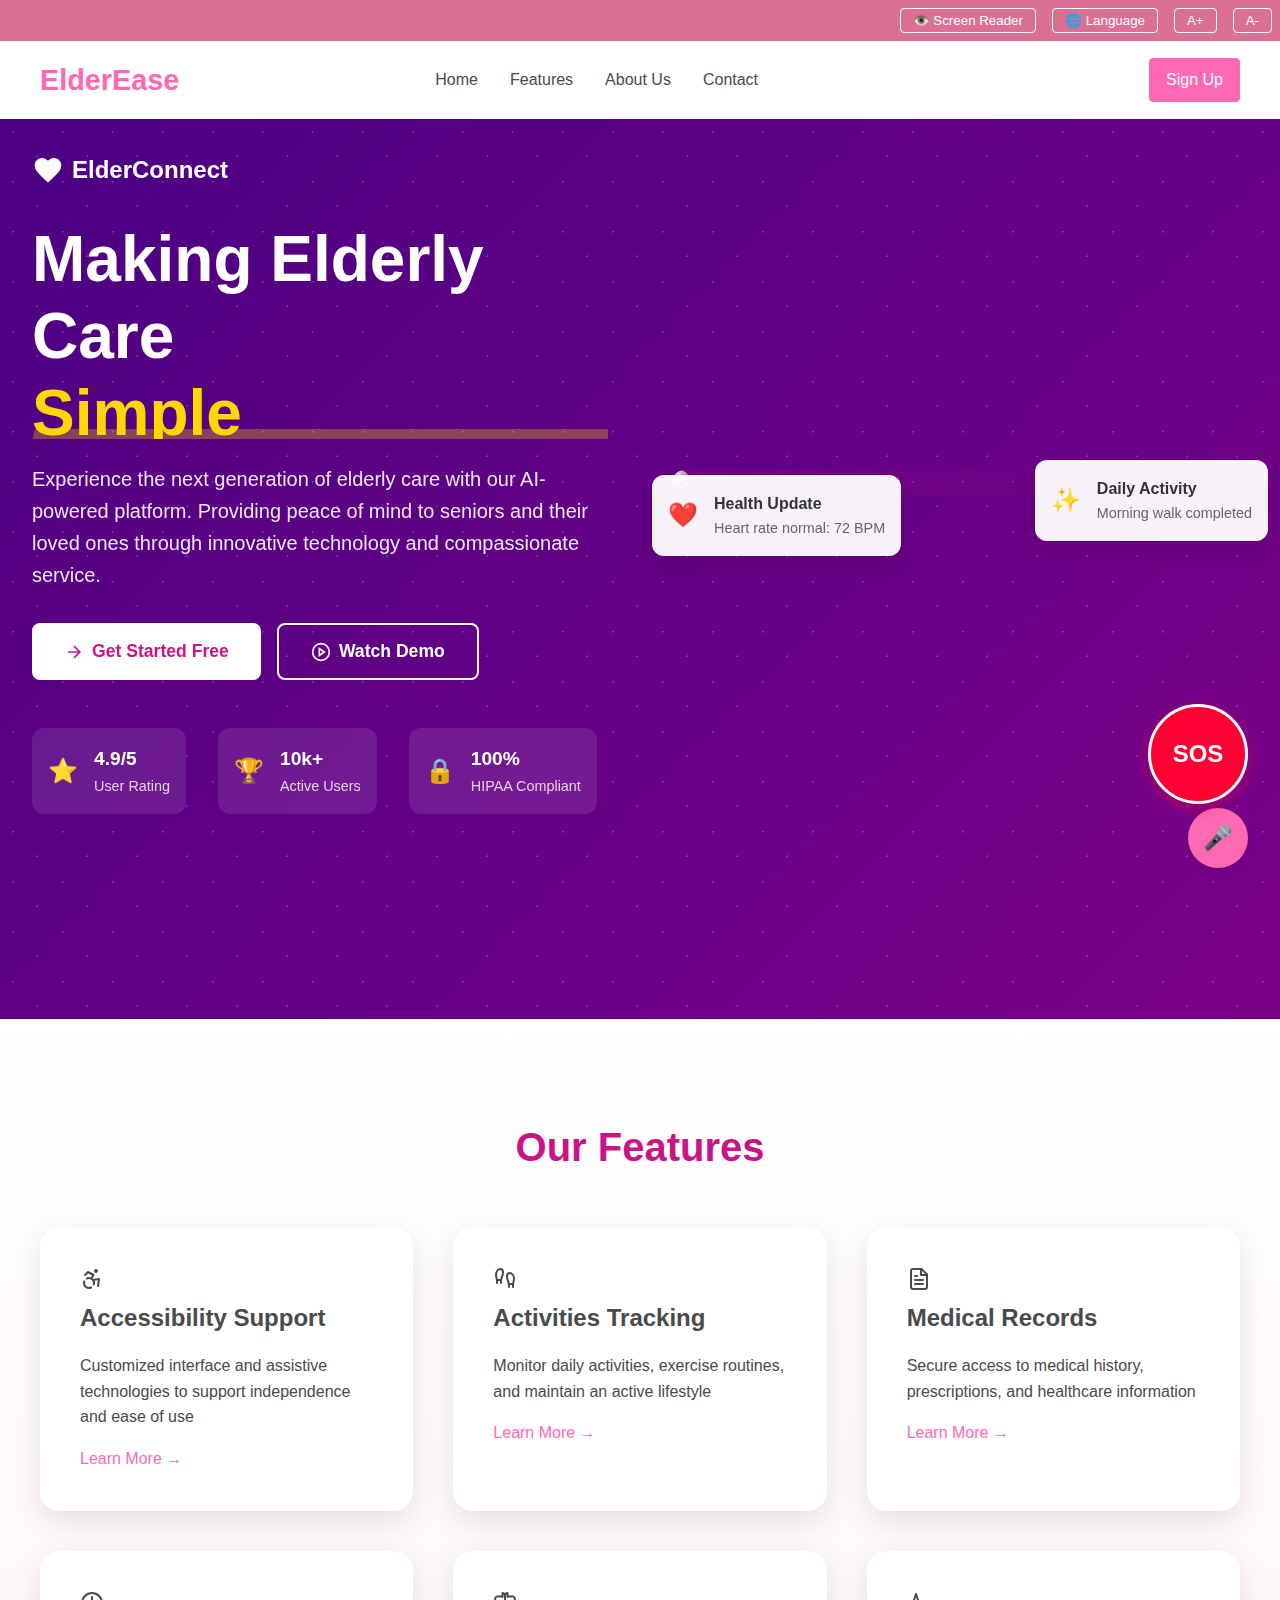
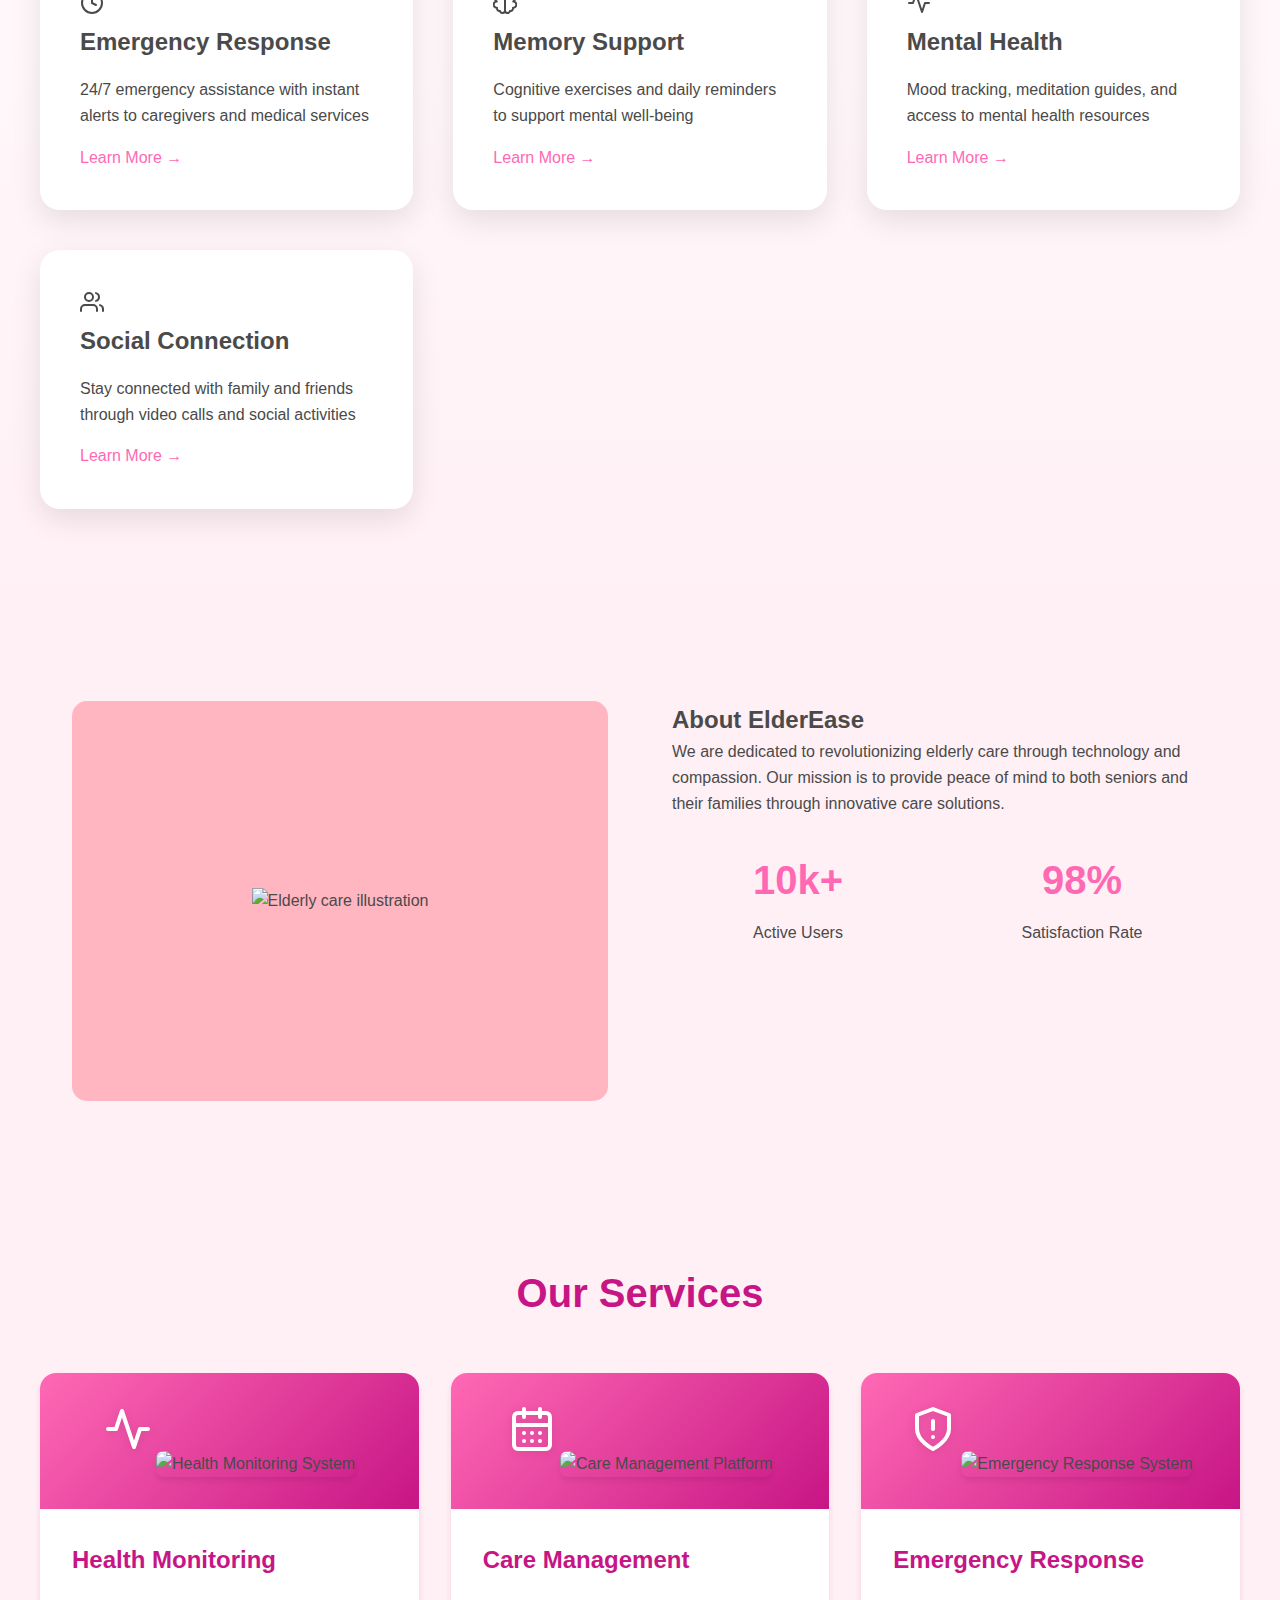
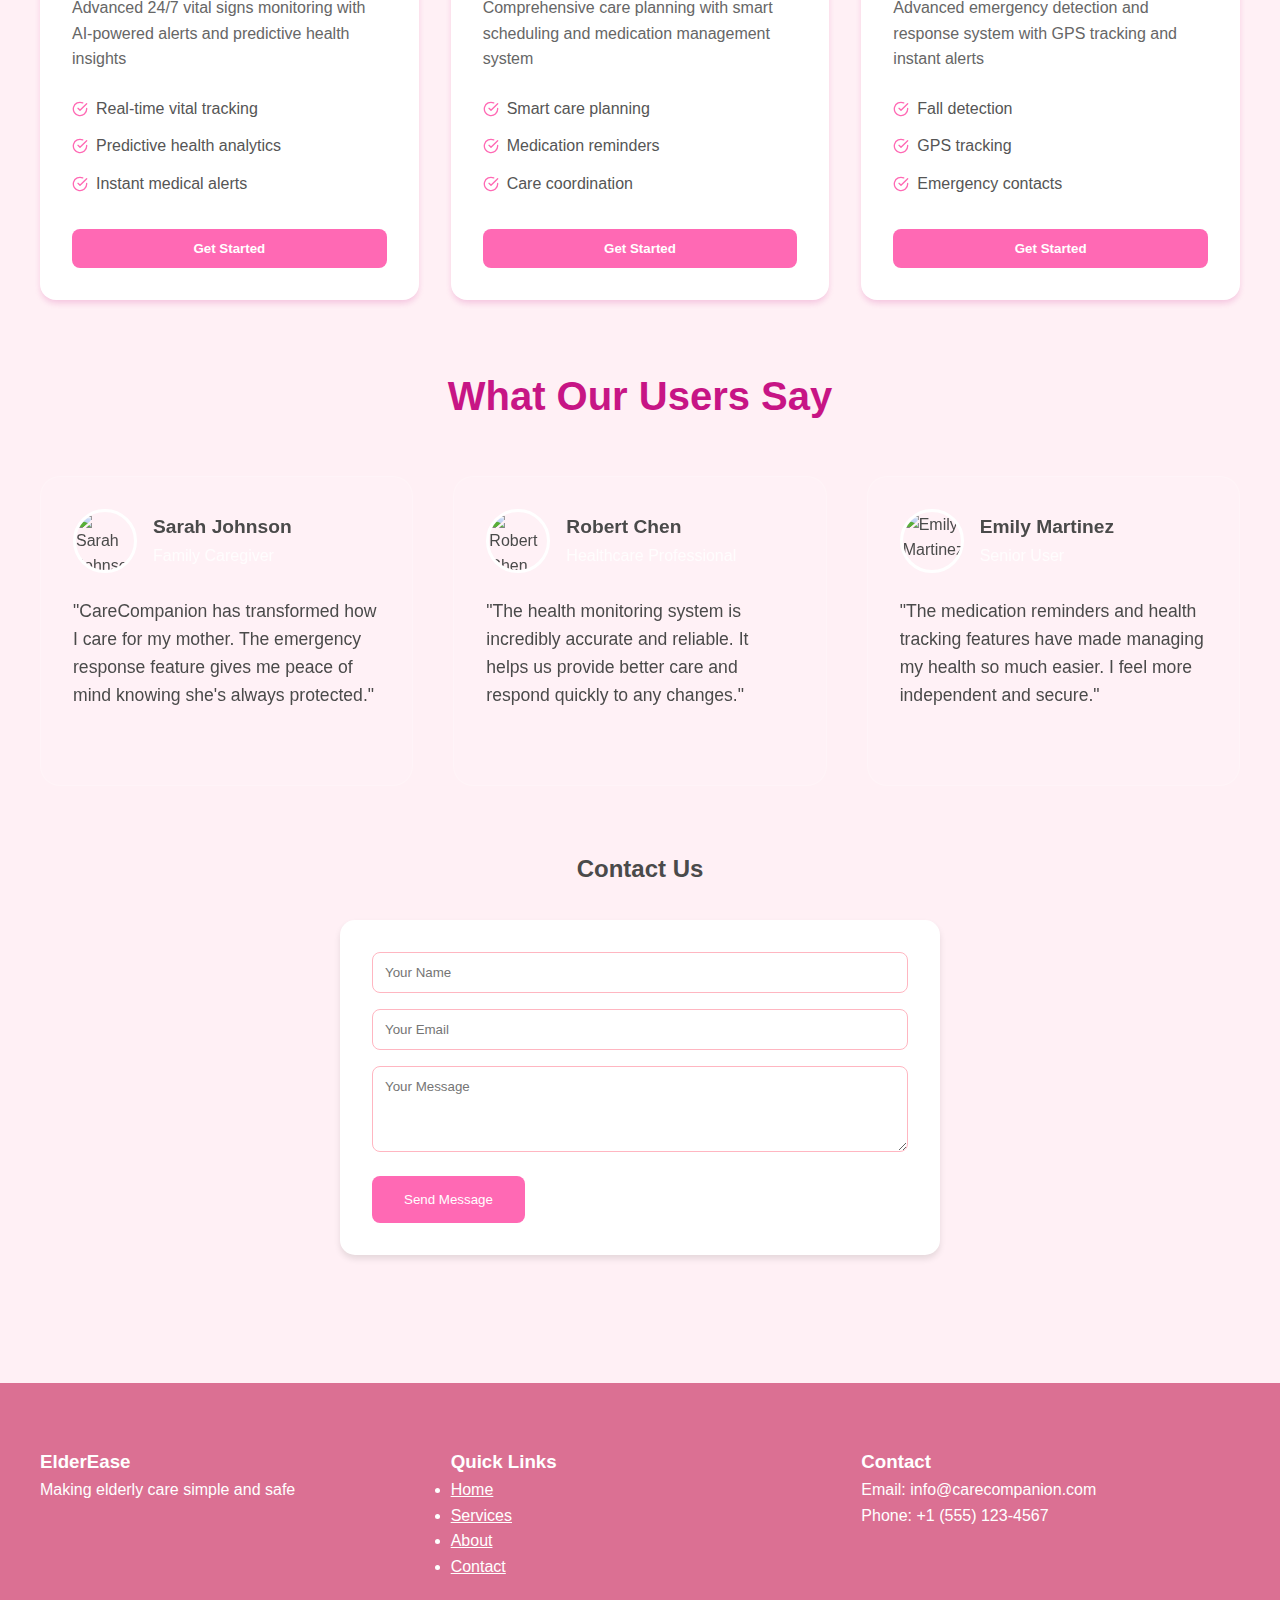
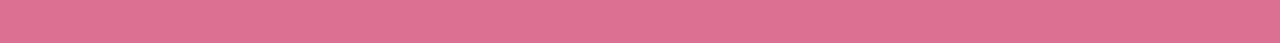
==== frontend/index.html @ 4b6abaed "ElderEase added" ====
<!doctype html>
<html lang="en">
  <head>
    <meta charset="UTF-8" />
    <link rel="icon" type="image/png" href="./images/nursing-home.png">

    <meta name="viewport" content="width=device-width, initial-scale=1.0" />
    
    <title>ElderEase</title>
    <link rel="stylesheet" href="style.css" />
  </head>
  <body>
    <div class="accessibility-bar">
      <button class="accessibility-btn" onclick="toggleScreenReader()">
        👁️ Screen Reader
      </button>
      <button class="accessibility-btn" onclick="toggleLanguage()">
        🌐 Language
      </button>
      <button class="accessibility-btn" onclick="adjustFontSize(1)">A+</button>
      <button class="accessibility-btn" onclick="adjustFontSize(-1)">A-</button>
    </div>

    <nav class="navbar">
      <div class="nav-content">
        <a href="#" class="logo">ElderEase</a>
        <div class="nav-links">
          <a href="#" class="nav-link">Home</a>
          <a href="#" class="nav-link">Features</a>
          <a href="#" class="nav-link">About Us</a>
          <a href="#" class="nav-link">Contact</a>
        </div>
        <div class="auth-buttons" id="authButtons">
          <a href="auth.html" class="auth-btn sign-up" id="signUpBtn">Sign Up</a>
      </div>
      
      <div class="profile-section" id="profileSection">
          <div class="profile-icon" onclick="toggleProfileDropdown()">
              <div id="greetingText"></div>
              <svg xmlns="http://www.w3.org/2000/svg" width="20" height="20" viewBox="0 0 24 24" fill="none" 
                   stroke="#FF69B4" stroke-width="2" stroke-linecap="round" stroke-linejoin="round" 
                   class="profile-user-icon">
                  <path d="M20 21v-2a4 4 0 0 0-4-4H8a4 4 0 0 0-4 4v2"></path>
                  <circle cx="12" cy="7" r="4"></circle>
              </svg> 
          </div>
          <div class="profile-dropdown" id="profileDropdown">
              <a href="profile.html"><i data-lucide="user"></i> My Profile</a>
              <a href=""><i data-lucide="settings"></i> Settings</a>
              <a href="#" onclick="handleSignOut()"><i data-lucide="log-out"></i> Sign Out</a>
          </div>
      </div>
      
        </div>
      </div>
    </nav>



  <div class="login-notification" id="loginNotification">
        <i data-lucide="check-circle"></i> Successfully signed in!
    </div>

    <script>
        // Function to simulate sign in (for demo purposes)
        document.addEventListener('DOMContentLoaded', function() {
    const user = JSON.parse(localStorage.getItem('user'));
    const authButtons = document.getElementById('authButtons');
    const profileSection = document.getElementById('profileSection');
    const greetingText = document.getElementById('greetingText');

    if (user && user._id) {
        // Show profile section
        authButtons.style.display = 'none';
        profileSection.style.display = 'flex';
        greetingText.textContent = `Hi ${user.username}! `;
    } else {
        // Show auth buttons
        authButtons.style.display = 'flex';
        profileSection.style.display = 'none';
    }
});

function toggleProfileDropdown() {
    const dropdown = document.getElementById('profileDropdown');
    dropdown.classList.toggle('show');
}

function handleSignOut() {
    localStorage.removeItem('user');
    window.location.reload(); // Refresh the page to update UI
}

// Close dropdown when clicking outside
window.onclick = function(event) {
    if (!event.target.closest('.profile-icon')) {
        const dropdowns = document.getElementsByClassName('profile-dropdown');
        for (let i = 0; i < dropdowns.length; i++) {
            dropdowns[i].classList.remove('show');
        }
    }
}
        function simulateSignIn() {
            document.getElementById('authButtons').style.display = 'none';
            document.getElementById('profileSection').style.display = 'block';
            
            // Show login notification
            const notification = document.getElementById('loginNotification');
            notification.style.display = 'block';
            
            // Automatically hide notification after animation completes
            setTimeout(() => {
                notification.style.display = 'none';
            }, 4000);
            
            // Store login state in localStorage
            localStorage.setItem('isLoggedIn', 'true');
        }
        
        // Function to toggle profile dropdown
        function toggleProfileDropdown() {
            const dropdown = document.getElementById('profileDropdown');
            dropdown.classList.toggle('active');
        }
        
        // Function to handle sign out
        function handleSignOut() {
            document.getElementById('authButtons').style.display = 'flex';
            document.getElementById('profileSection').style.display = 'none';
            document.getElementById('profileDropdown').classList.remove('active');
            
            // Remove login state from localStorage
            localStorage.removeItem('isLoggedIn');
        }
        
        // Close dropdown when clicking outside
        window.addEventListener('click', function(event) {
            const dropdown = document.getElementById('profileDropdown');
            const profileIcon = document.querySelector('.profile-icon');
            
            if (!profileIcon.contains(event.target) && !dropdown.contains(event.target)) {
                dropdown.classList.remove('active');
            }
        });
        
        // Check login state on page load
        document.addEventListener('DOMContentLoaded', function() {
            // Initialize Lucide icons
            if (typeof lucide !== 'undefined') {
                lucide.createIcons();
            }
            
            // Check if user is logged in (from localStorage)
            const isLoggedIn = localStorage.getItem('isLoggedIn') === 'true';
            if (isLoggedIn) {
                document.getElementById('authButtons').style.display = 'none';
                document.getElementById('profileSection').style.display = 'block';
            }
            
            // Add event listeners to auth buttons for demo
            // document.getElementById('signInBtn').addEventListener('click', function(e) {
            //     e.preventDefault(); // Prevent navigation for demo
            //     simulateSignIn();
            // });
            
            document.getElementById('signUpBtn').addEventListener('click', function(e) {
                e.preventDefault(); // Prevent navigation for demo
                simulateSignIn();
            });
        });
    </script>

    <section class="hero">
      <div class="hero-particles"></div>
      <div class="hero-content">
        <div class="hero-text">
          <div class="brand">
            <svg class="logo-icon" viewBox="0 0 24 24" width="32" height="32">
              <path
                d="M12 21.35l-1.45-1.32C5.4 15.36 2 12.28 2 8.5 2 5.42 4.42 3 7.5 3c1.74 0 3.41.81 4.5 2.09C13.09 3.81 14.76 3 16.5 3 19.58 3 22 5.42 22 8.5c0 3.78-3.4 6.86-8.55 11.54L12 21.35z"
                fill="currentColor"
              />
            </svg>
            <span class="brand-name">ElderConnect</span>
          </div>
          <h1 class="main-title">
            Making Elderly Care
            <div class="animated-text">
              <span class="highlight current">Simple</span>
              <span class="highlight">Safe</span>
              <span class="highlight">Smart</span>
            </div>
          </h1>
          <p class="hero-description">
            Experience the next generation of elderly care with our AI-powered
            platform. Providing peace of mind to seniors and their loved ones
            through innovative technology and compassionate service.
          </p>

          <div class="cta-group">
            <button class="cta-btn primary">
              <svg
                width="20"
                height="20"
                viewBox="0 0 24 24"
                fill="none"
                stroke="currentColor"
                stroke-width="2"
              >
                <path d="M5 12h14M12 5l7 7-7 7" />
              </svg>
              Get Started Free
            </button>
            <button class="cta-btn secondary">
              <svg
                width="20"
                height="20"
                viewBox="0 0 24 24"
                fill="none"
                stroke="currentColor"
                stroke-width="2"
              >
                <circle cx="12" cy="12" r="10" />
                <polygon points="10 8 16 12 10 16 10 8" />
              </svg>
              Watch Demo
            </button>
          </div>

          <div class="trust-badges">
            <div class="trust-badge">
              <div class="badge-icon">⭐</div>
              <div class="badge-content">
                <div class="badge-number">4.9/5</div>
                <div class="badge-text">User Rating</div>
              </div>
            </div>
            <div class="trust-badge">
              <div class="badge-icon">🏆</div>
              <div class="badge-content">
                <div class="badge-number">10k+</div>
                <div class="badge-text">Active Users</div>
              </div>
            </div>
            <div class="trust-badge">
              <div class="badge-icon">🔒</div>
              <div class="badge-content">
                <div class="badge-number">100%</div>
                <div class="badge-text">HIPAA Compliant</div>
              </div>
            </div>
          </div>
        </div>

        <div class="hero-visuals">
          <div class="main-image-container">
            <img
              src="images/depositphotos_287809706-stock-illustration-nursing-home-concept-group-of-removebg-preview.png"
              alt="Elderly Care Dashboard"
              class="main-image"
            />
            <div class="image-overlay"></div>
          </div>
          <div class="notification-cards">
            <div class="notification-card">
              <div class="notification-icon">❤️</div>
              <div class="notification-content">
                <p class="notification-title">Health Update</p>
                <p class="notification-text">Heart rate normal: 72 BPM</p>
              </div>
            </div>
            <div class="notification-card">
              <div class="notification-icon">✨</div>
              <div class="notification-content">
                <p class="notification-title">Daily Activity</p>
                <p class="notification-text">Morning walk completed</p>
              </div>
            </div>
          </div>
        </div>
      </div>
    </section>

    <section class="features">
      <h2 class="section-title">Our Features</h2>
      <div class="features-grid">
        <div class="feature-card">
          <svg
            xmlns="http://www.w3.org/2000/svg"
            width="24"
            height="24"
            viewBox="0 0 24 24"
            fill="none"
            stroke="currentColor"
            stroke-width="2"
            stroke-linecap="round"
            stroke-linejoin="round"
          >
            <circle cx="16" cy="4" r="1" />
            <path d="m18 19 1-7-6 1" />
            <path d="m5 8 3-3 5.5 3-2.36 3.5" />
            <path d="M4.24 14.5a5 5 0 0 0 6.88 6" />
            <path d="M13.76 17.5a5 5 0 0 0-6.88-6" />
          </svg>
          <h3>Accessibility Support</h3>
          <p>
            Customized interface and assistive technologies to support
            independence and ease of use
          </p>
          <a href="accessibility.html" class="feature-link">Learn More →</a>
        </div>
        <div class="feature-card">
          <svg
            xmlns="http://www.w3.org/2000/svg"
            width="24"
            height="24"
            viewBox="0 0 24 24"
            fill="none"
            stroke="currentColor"
            stroke-width="2"
            stroke-linecap="round"
            stroke-linejoin="round"
          >
            <path
              d="M4 16v-2.38C4 11.5 2.97 10.5 3 8c.03-2.72 1.49-6 4.5-6C9.37 2 10 3.8 10 5.5c0 3.11-2 5.66-2 8.68V16"
            />
            <path
              d="M20 20v-2.38c0-2.12 1.03-3.12 1-5.62-.03-2.72-1.49-6-4.5-6C14.63 6 14 7.8 14 9.5c0 3.11 2 5.66 2 8.68V20"
            />
            <path d="M16 17h4" />
            <path d="M4 13h4" />
          </svg>
          <h3>Activities Tracking</h3>
          <p>
            Monitor daily activities, exercise routines, and maintain an active
            lifestyle
          </p>
          <a href="activity.html" class="feature-link">Learn More →</a>
        </div>
        <div class="feature-card">
          <svg
            xmlns="http://www.w3.org/2000/svg"
            width="24"
            height="24"
            viewBox="0 0 24 24"
            fill="none"
            stroke="currentColor"
            stroke-width="2"
            stroke-linecap="round"
            stroke-linejoin="round"
          >
            <path
              d="M14.5 2H6a2 2 0 0 0-2 2v16a2 2 0 0 0 2 2h12a2 2 0 0 0 2-2V7.5L14.5 2z"
            />
            <polyline points="14 2 14 8 20 8" />
            <line x1="16" y1="13" x2="8" y2="13" />
            <line x1="16" y1="17" x2="8" y2="17" />
            <line x1="10" y1="9" x2="8" y2="9" />
          </svg>
          <h3>Medical Records</h3>
          <p>
            Secure access to medical history, prescriptions, and healthcare
            information
          </p>
          <a href="calender.html" class="feature-link">Learn More →</a>
        </div>
        <div class="feature-card">
          <svg
            xmlns="http://www.w3.org/2000/svg"
            width="24"
            height="24"
            viewBox="0 0 24 24"
            fill="none"
            stroke="currentColor"
            stroke-width="2"
            stroke-linecap="round"
            stroke-linejoin="round"
          >
            <circle cx="12" cy="12" r="10" />
            <polyline points="12 6 12 12 16 14" />
          </svg>
          <h3>Emergency Response</h3>
          <p>
            24/7 emergency assistance with instant alerts to caregivers and
            medical services
          </p>
          <a href="emergency.html" class="feature-link">Learn More →</a>
        </div>
        <div class="feature-card">
          <svg
            xmlns="http://www.w3.org/2000/svg"
            width="24"
            height="24"
            viewBox="0 0 24 24"
            fill="none"
            stroke="currentColor"
            stroke-width="2"
            stroke-linecap="round"
            stroke-linejoin="round"
          >
            <path
              d="M9.5 2A2.5 2.5 0 0 1 12 4.5v15a2.5 2.5 0 0 1-4.96.44 2.5 2.5 0 0 1-2.96-3.08 3 3 0 0 1-.34-6.45 2.5 2.5 0 0 1 1.96-4.85c1.18-.53 2.55-.47 3.8.44zm5 0A2.5 2.5 0 0 0 12 4.5v15a2.5 2.5 0 0 0 4.96.44 2.5 2.5 0 0 0 2.96-3.08 3 3 0 0 0 .34-6.45 2.5 2.5 0 0 0-1.96-4.85c-1.18-.53-2.55-.47-3.8.44z"
            />
          </svg>
          <h3>Memory Support</h3>
          <p>
            Cognitive exercises and daily reminders to support mental well-being
          </p>
          <a href="memory.html" class="feature-link">Learn More →</a>
        </div>
        <div class="feature-card">
          <svg
            xmlns="http://www.w3.org/2000/svg"
            width="24"
            height="24"
            viewBox="0 0 24 24"
            fill="none"
            stroke="currentColor"
            stroke-width="2"
            stroke-linecap="round"
            stroke-linejoin="round"
          >
            <path d="M22 12h-4l-3 9L9 3l-3 9H2" />
          </svg>
          <h3>Mental Health</h3>
          <p>
            Mood tracking, meditation guides, and access to mental health
            resources
          </p>
          <a href="mentalHealth.html" class="feature-link">Learn More →</a>
        </div>
        <div class="feature-card">
          <svg
            xmlns="http://www.w3.org/2000/svg"
            width="24"
            height="24"
            viewBox="0 0 24 24"
            fill="none"
            stroke="currentColor"
            stroke-width="2"
            stroke-linecap="round"
            stroke-linejoin="round"
          >
            <path d="M17 21v-2a4 4 0 0 0-4-4H5a4 4 0 0 0-4 4v2" />
            <circle cx="9" cy="7" r="4" />
            <path d="M23 21v-2a4 4 0 0 0-3-3.87" />
            <path d="M16 3.13a4 4 0 0 1 0 7.75" />
          </svg>
          <h3>Social Connection</h3>
          <p>
            Stay connected with family and friends through video calls and
            social activities
          </p>
          <a href="social.html" class="feature-link">Learn More →</a>
        </div>
      </div>
    </section>

    <button class="voice-assistant" onclick="startVoiceAssistant()">🎤</button>
    <div id="screen-reader-text"></div>

    <button class="sos-button">
      SOS
      <i data-lucide="alert-circle"></i>
    </button>

    <!-- About Section -->
    <section class="about-section">
      <div class="about-image">
        <img
          src="images/elderly-care-concept-illustration_114360-25701.avif"
          alt="Elderly care illustration"
        />
      </div>
      <div class="about-content">
        <h2>About ElderEase</h2>
        <p>
          We are dedicated to revolutionizing elderly care through technology
          and compassion. Our mission is to provide peace of mind to both
          seniors and their families through innovative care solutions.
        </p>
        <div class="stats-grid">
          <div class="stat-item">
            <div class="stat-number">10k+</div>
            <div>Active Users</div>
          </div>
          <div class="stat-item">
            <div class="stat-number">98%</div>
            <div>Satisfaction Rate</div>
          </div>
        </div>
      </div>
    </section>

    <!-- Services Section -->
    <section class="services">
      <h2 class="section-title">Our Services</h2>
      <div class="services-grid">
        <div class="service-card">
          <div
            class="service-header"
            style="background: linear-gradient(135deg, #ff69b4, #c71585)"
          >
            <svg
              xmlns="http://www.w3.org/2000/svg"
              width="48"
              height="48"
              viewBox="0 0 24 24"
              fill="none"
              stroke="currentColor"
              stroke-width="2"
              stroke-linecap="round"
              stroke-linejoin="round"
            >
              <path d="M22 12h-4l-3 9L9 3l-3 9H2" />
            </svg>
            <img
              src="images/images__3_-removebg-preview.png"
              alt="Health Monitoring System"
              class="service-image"
            />
          </div>
          <div class="service-content">
            <h3>Health Monitoring</h3>
            <p>
              Advanced 24/7 vital signs monitoring with AI-powered alerts and
              predictive health insights
            </p>
            <ul class="service-features">
              <li>
                <svg
                  xmlns="http://www.w3.org/2000/svg"
                  width="16"
                  height="16"
                  viewBox="0 0 24 24"
                  fill="none"
                  stroke="currentColor"
                  stroke-width="2"
                  stroke-linecap="round"
                  stroke-linejoin="round"
                >
                  <path d="M22 11.08V12a10 10 0 1 1-5.93-9.14" />
                  <polyline points="22 4 12 14.01 9 11.01" />
                </svg>
                Real-time vital tracking
              </li>
              <li>
                <svg
                  xmlns="http://www.w3.org/2000/svg"
                  width="16"
                  height="16"
                  viewBox="0 0 24 24"
                  fill="none"
                  stroke="currentColor"
                  stroke-width="2"
                  stroke-linecap="round"
                  stroke-linejoin="round"
                >
                  <path d="M22 11.08V12a10 10 0 1 1-5.93-9.14" />
                  <polyline points="22 4 12 14.01 9 11.01" />
                </svg>
                Predictive health analytics
              </li>
              <li>
                <svg
                  xmlns="http://www.w3.org/2000/svg"
                  width="16"
                  height="16"
                  viewBox="0 0 24 24"
                  fill="none"
                  stroke="currentColor"
                  stroke-width="2"
                  stroke-linecap="round"
                  stroke-linejoin="round"
                >
                  <path d="M22 11.08V12a10 10 0 1 1-5.93-9.14" />
                  <polyline points="22 4 12 14.01 9 11.01" />
                </svg>
                Instant medical alerts
              </li>
            </ul>
            <button class="service-btn">Get Started</button>
          </div>
        </div>

        <div class="service-card">
          <div
            class="service-header"
            style="background: linear-gradient(135deg, #ff69b4, #c71585)"
          >
            <svg
              xmlns="http://www.w3.org/2000/svg"
              width="48"
              height="48"
              viewBox="0 0 24 24"
              fill="none"
              stroke="currentColor"
              stroke-width="2"
              stroke-linecap="round"
              stroke-linejoin="round"
            >
              <rect x="3" y="4" width="18" height="18" rx="2" ry="2" />
              <line x1="16" y1="2" x2="16" y2="6" />
              <line x1="8" y1="2" x2="8" y2="6" />
              <line x1="3" y1="10" x2="21" y2="10" />
              <path d="M12 14h.01" />
              <path d="M12 18h.01" />
              <path d="M8 14h.01" />
              <path d="M8 18h.01" />
              <path d="M16 14h.01" />
              <path d="M16 18h.01" />
            </svg>
            <img
              src="images/istockphoto-469338496-612x612-removebg-preview.png"
              alt="Care Management Platform"
              class="service-image"
            />
          </div>
          <div class="service-content">
            <h3>Care Management</h3>
            <p>
              Comprehensive care planning with smart scheduling and medication
              management system
            </p>
            <ul class="service-features">
              <li>
                <svg
                  xmlns="http://www.w3.org/2000/svg"
                  width="16"
                  height="16"
                  viewBox="0 0 24 24"
                  fill="none"
                  stroke="currentColor"
                  stroke-width="2"
                  stroke-linecap="round"
                  stroke-linejoin="round"
                >
                  <path d="M22 11.08V12a10 10 0 1 1-5.93-9.14" />
                  <polyline points="22 4 12 14.01 9 11.01" />
                </svg>
                Smart care planning
              </li>
              <li>
                <svg
                  xmlns="http://www.w3.org/2000/svg"
                  width="16"
                  height="16"
                  viewBox="0 0 24 24"
                  fill="none"
                  stroke="currentColor"
                  stroke-width="2"
                  stroke-linecap="round"
                  stroke-linejoin="round"
                >
                  <path d="M22 11.08V12a10 10 0 1 1-5.93-9.14" />
                  <polyline points="22 4 12 14.01 9 11.01" />
                </svg>
                Medication reminders
              </li>
              <li>
                <svg
                  xmlns="http://www.w3.org/2000/svg"
                  width="16"
                  height="16"
                  viewBox="0 0 24 24"
                  fill="none"
                  stroke="currentColor"
                  stroke-width="2"
                  stroke-linecap="round"
                  stroke-linejoin="round"
                >
                  <path d="M22 11.08V12a10 10 0 1 1-5.93-9.14" />
                  <polyline points="22 4 12 14.01 9 11.01" />
                </svg>
                Care coordination
              </li>
            </ul>
            <button class="service-btn">Get Started</button>
          </div>
        </div>

        <div class="service-card">
          <div
            class="service-header"
            style="background: linear-gradient(135deg, #ff69b4, #c71585)"
          >
            <svg
              xmlns="http://www.w3.org/2000/svg"
              width="48"
              height="48"
              viewBox="0 0 24 24"
              fill="none"
              stroke="currentColor"
              stroke-width="2"
              stroke-linecap="round"
              stroke-linejoin="round"
            >
              <path d="M12 22s8-4 8-10V5l-8-3-8 3v7c0 6 8 10 8 10z" />
              <path d="M12 8v4" />
              <path d="M12 16h.01" />
            </svg>
            <img
              src="images/ambulance-emergency-vehicle-cartoon-EMEE78-removebg-preview.png"
              alt="Emergency Response System"
              class="service-image"
            />
          </div>
          <div class="service-content">
            <h3>Emergency Response</h3>
            <p>
              Advanced emergency detection and response system with GPS tracking
              and instant alerts
            </p>
            <ul class="service-features">
              <li>
                <svg
                  xmlns="http://www.w3.org/2000/svg"
                  width="16"
                  height="16"
                  viewBox="0 0 24 24"
                  fill="none"
                  stroke="currentColor"
                  stroke-width="2"
                  stroke-linecap="round"
                  stroke-linejoin="round"
                >
                  <path d="M22 11.08V12a10 10 0 1 1-5.93-9.14" />
                  <polyline points="22 4 12 14.01 9 11.01" />
                </svg>
                Fall detection
              </li>
              <li>
                <svg
                  xmlns="http://www.w3.org/2000/svg"
                  width="16"
                  height="16"
                  viewBox="0 0 24 24"
                  fill="none"
                  stroke="currentColor"
                  stroke-width="2"
                  stroke-linecap="round"
                  stroke-linejoin="round"
                >
                  <path d="M22 11.08V12a10 10 0 1 1-5.93-9.14" />
                  <polyline points="22 4 12 14.01 9 11.01" />
                </svg>
                GPS tracking
              </li>
              <li>
                <svg
                  xmlns="http://www.w3.org/2000/svg"
                  width="16"
                  height="16"
                  viewBox="0 0 24 24"
                  fill="none"
                  stroke="currentColor"
                  stroke-width="2"
                  stroke-linecap="round"
                  stroke-linejoin="round"
                >
                  <path d="M22 11.08V12a10 10 0 1 1-5.93-9.14" />
                  <polyline points="22 4 12 14.01 9 11.01" />
                </svg>
                Emergency contacts
              </li>
            </ul>
            <button class="service-btn">Get Started</button>
          </div>
        </div>
      </div>
    </section>

    <!-- Testimonials Section -->
    <section class="testimonials">
      <h2 class="section-title">What Our Users Say</h2>
      <div class="testimonial-grid">
        <div class="testimonial-card">
          <div class="testimonial-header">
            <img
              src="images/istockphoto-1060638228-612x612.jpg"
              alt="Sarah Johnson"
              class="testimonial-avatar"
            />
            <div class="testimonial-meta">
              <h4>Sarah Johnson</h4>
              <p class="testimonial-role">Family Caregiver</p>
            </div>
          </div>
          <p class="testimonial-text">
            "CareCompanion has transformed how I care for my mother. The
            emergency response feature gives me peace of mind knowing she's
            always protected."
          </p>
          <div class="testimonial-rating">
            <i data-lucide="star"></i>
            <i data-lucide="star"></i>
            <i data-lucide="star"></i>
            <i data-lucide="star"></i>
            <i data-lucide="star"></i>
          </div>
        </div>
        <div class="testimonial-card">
          <div class="testimonial-header">
            <img
              src="images/istockphoto-1069798652-612x612.jpg"
              alt="Robert Chen"
              class="testimonial-avatar"
            />
            <div class="testimonial-meta">
              <h4>Robert Chen</h4>
              <p class="testimonial-role">Healthcare Professional</p>
            </div>
          </div>
          <p class="testimonial-text">
            "The health monitoring system is incredibly accurate and reliable.
            It helps us provide better care and respond quickly to any changes."
          </p>
          <div class="testimonial-rating">
            <i data-lucide="star"></i>
            <i data-lucide="star"></i>
            <i data-lucide="star"></i>
            <i data-lucide="star"></i>
            <i data-lucide="star"></i>
          </div>
        </div>
        <div class="testimonial-card">
          <div class="testimonial-header">
            <img
              src="images/istockphoto-1472635214-612x612.jpg"
              alt="Emily Martinez"
              class="testimonial-avatar"
            />
            <div class="testimonial-meta">
              <h4>Emily Martinez</h4>
              <p class="testimonial-role">Senior User</p>
            </div>
          </div>
          <p class="testimonial-text">
            "The medication reminders and health tracking features have made
            managing my health so much easier. I feel more independent and
            secure."
          </p>
          <div class="testimonial-rating">
            <i data-lucide="star"></i>
            <i data-lucide="star"></i>
            <i data-lucide="star"></i>
            <i data-lucide="star"></i>
            <i data-lucide="star"></i>
          </div>
        </div>
      </div>
    </section>

    <!-- Contact Section -->
    <section class="contact-section">
      <h2 style="text-align: center; margin-bottom: 2rem">Contact Us</h2>
      <div class="contact-form">
        <form onsubmit="handleSubmit(event)">
          <input type="text" placeholder="Your Name" required />
          <input type="email" placeholder="Your Email" required />
          <textarea rows="4" placeholder="Your Message" required></textarea>
          <button type="submit" class="submit-btn">Send Message</button>
        </form>
      </div>
    </section>

    <!-- Footer -->
    <footer>
      <div class="footer-grid">
        <div>
          <h3>ElderEase</h3>
          <p>Making elderly care simple and safe</p>
        </div>
        <div>
          <h3>Quick Links</h3>
          <ul>
            <li><a href="#" style="color: white">Home</a></li>
            <li><a href="#" style="color: white">Services</a></li>
            <li><a href="#" style="color: white">About</a></li>
            <li><a href="#" style="color: white">Contact</a></li>
          </ul>
        </div>
        <div>
          <h3>Contact</h3>
          <p>Email: info@carecompanion.com</p>
          <p>Phone: +1 (555) 123-4567</p>
        </div>
      </div>
    </footer>

    <script src="script.js"></script>
  </body>
  
</html>
---- frontend/style.css ----
:root {
    --primary-pink: #FF69B4;
    --secondary-pink: #FFB6C1;
    --dark-pink: #DB7093;
    --light-pink: #FFF0F5;
    --text-dark: #4A4A4A;
    --shadow: 0 4px 6px rgba(0, 0, 0, 0.1);
}

* {
    margin: 0;
    padding: 0;
    box-sizing: border-box;
    font-family: 'Arial', sans-serif;
}

body {
    background-color: var(--light-pink);
    color: var(--text-dark);
    line-height: 1.6;
}

.accessibility-bar {
    background: var(--dark-pink);
    color: white;
    padding: 0.5rem;
    display: flex;
    justify-content: flex-end;
    gap: 1rem;
}

.accessibility-btn {
    background: transparent;
    border: 1px solid white;
    color: white;
    padding: 0.25rem 0.75rem;
    border-radius: 4px;
    cursor: pointer;
    transition: all 0.3s ease;
}

.accessibility-btn:hover {
    background: white;
    color: var(--dark-pink);
}

.navbar {
    background: white;
    padding: 1rem;
    box-shadow: var(--shadow);
    

}

.nav-content {
    max-width: 1200px;
    margin: 0 auto;
    display: flex;
    justify-content: space-between;
    align-items: center;
    gap: 16rem;
    
}

.logo {
    font-size: 1.8rem;
    color: var(--primary-pink);
    text-decoration: none;
    font-weight: bold;
}

.nav-links {
    display: flex;
    gap: 2rem;
}

.nav-link {
    text-decoration: none;
    color: var(--text-dark);
    font-weight: 500;
    transition: color 0.3s ease;
    gap: 1rem;
}


.nav-link:hover {
    color: var(--primary-pink);
}


@keyframes gradient {
    0% { background-position: 0% 50%; }
    50% { background-position: 100% 50%; }
    100% { background-position: 0% 50%; }
}

@keyframes float {
    0%, 100% { transform: translateY(0); }
    50% { transform: translateY(-20px); }
}

@keyframes pulse {
    0%, 100% { transform: scale(1); }
    50% { transform: scale(1.05); }
}

@keyframes slideText {
    0%, 20% { transform: translateY(0); }
    25%, 45% { transform: translateY(-100%); }
    50%, 70% { transform: translateY(-200%); }
    75%, 95% { transform: translateY(-300%); }
    100% { transform: translateY(0); }
}

@keyframes fadeIn {
    from { opacity: 0; transform: translateY(20px); }
    to { opacity: 1; transform: translateY(0); }
}


.profile-section {
    display: none; /* Hidden by default, shown after login */
    position: relative;
}

.profile-icon {
    width: 40px;
    height: 40px;
    border-radius: 50%;
    background-color: #f0f0f0;
    cursor: pointer;
    display: flex;
    align-items: center;
    justify-content: center;
    color: #444;
    transition: background-color 0.3s;
}

.profile-icon:hover {
    background-color: #e0e0e0;
}

.profile-dropdown {
    position: absolute;
    top: 100%;
    right: 0;
    background-color: white;
    border-radius: 8px;
    box-shadow: 0 4px 12px rgba(0,0,0,0.1);
    min-width: 180px;
    display: none;
    z-index: 100;
    overflow: hidden;
}

.profile-dropdown.active {
    display: block;
}

.profile-dropdown a {
    display: block;
    padding: 12px 16px;
    color: #333;
    text-decoration: none;
    transition: background-color 0.2s;
}

.profile-dropdown a:hover {
    background-color: #f5f5f5;
}

.profile-dropdown a i {
    margin-right: 8px;
    opacity: 0.7;
}

/* Login success notification */
.login-notification {
    position: fixed;
    top: 20px;
    right: 20px;
    background-color: #4CAF50;
    color: white;
    padding: 12px 20px;
    border-radius: 8px;
    box-shadow: 0 4px 12px rgba(0,0,0,0.1);
    display: none;
    z-index: 1000;
    animation: fadeInOut 4s ease-in-out forwards;
}

@keyframes fadeInOut {
    0% { opacity: 0; transform: translateY(-20px); }
    10% { opacity: 1; transform: translateY(0); }
    80% { opacity: 1; transform: translateY(0); }
    100% { opacity: 0; transform: translateY(-20px); }
}

.hero {
    min-height: 100vh;
    background: linear-gradient(-45deg, #FF69B4, #C71585, #8B008B, #4B0082);
    background-size: 400% 400%;
    animation: gradient 15s ease infinite;
    padding: 2rem;
    position: relative;
    overflow: hidden;
}

.hero-particles {
    position: absolute;
    top: 0;
    left: 0;
    right: 0;
    bottom: 0;
    background-image: 
        radial-gradient(circle at 25% 25%, rgba(255,255,255,0.2) 1px, transparent 1px),
        radial-gradient(circle at 75% 75%, rgba(255,255,255,0.2) 1px, transparent 1px);
    background-size: 50px 50px;
    animation: float 20s infinite linear;
}

.hero-content {
    max-width: 1400px;
    margin: 0 auto;
    display: grid;
    grid-template-columns: 1fr 1fr;
    gap: 4rem;
    align-items: center;
    position: relative;
    z-index: 1;
}

.brand {
    display: flex;
    align-items: center;
    gap: 0.5rem;
    margin-bottom: 2rem;
}

.brand-name {
    font-size: 1.5rem;
    font-weight: 700;
    color: white;
}

.logo-icon {
    animation: pulse 2s infinite;
}
.auth-buttons {
    display: flex;
    gap: 10px; /* Space between buttons */
    margin-left: auto; /* Push buttons to the right */
}

.auth-btn {
    padding: 8px 16px;
    border-radius: 4px;
    text-decoration: none;
    font-weight: 500;
    transition: background-color 0.3s ease;
}

.sign-in {
    background-color: transparent;
    color: #000; /* Adjust color as needed */
    border: 1px solid #000; /* Adjust border color as needed */
}

.sign-up {
    background-color: #FF69B4; /* Adjust color as needed */
    color: #fff;
    border: 1px solid #FF69B4; /* Adjust border color as needed */
}

.sign-in:hover {
    background-color: #f0f0f0; /* Hover effect */
}

.sign-up:hover {
    background-color: #C71585; /* Hover effect */
}
.hero-text {
    color: white;
}

.main-title {
    font-size: 4rem;
    font-weight: 800;
    line-height: 1.2;
    margin-bottom: 1.5rem;
}

.animated-text {
    height: 4rem;
    overflow: hidden;
    position: relative;
}

.animated-text span {
    display: block;
    animation: slideText 8s infinite;
}

.highlight {
    position: relative;
    display: inline-block;
    color: #FFD700;
}

.highlight::after {
    content: '';
    position: absolute;
    bottom: 0;
    left: 0;
    width: 100%;
    height: 30%;
    background-color: rgba(255, 215, 0, 0.3);
    z-index: -1;
    transform: skew(-15deg);
}

.hero-description {
    font-size: 1.25rem;
    margin-bottom: 2rem;
    opacity: 0.9;
    line-height: 1.6;
}

.cta-group {
    display: flex;
    gap: 1rem;
    margin-bottom: 3rem;
}

.cta-btn {
    padding: 1rem 2rem;
    border-radius: 50px;
    font-weight: 600;
    font-size: 1.1rem;
    display: flex;
    align-items: center;
    gap: 0.5rem;
    cursor: pointer;
    transition: all 0.3s ease;
}

.cta-btn.primary {
    background: white;
    color: #C71585;
    border: none;
}

.cta-btn.secondary {
    background: transparent;
    color: white;
    border: 2px solid white;
}

.cta-btn:hover {
    transform: translateY(-2px);
    box-shadow: 0 10px 20px rgba(0,0,0,0.2);
}

.trust-badges {
    display: flex;
    gap: 2rem;
}

.trust-badge {
    display: flex;
    align-items: center;
    gap: 1rem;
    padding: 1rem;
    background: rgba(255,255,255,0.1);
    border-radius: 12px;
    backdrop-filter: blur(10px);
}

.badge-icon {
    font-size: 1.5rem;
}

.badge-number {
    font-weight: 700;
    font-size: 1.2rem;
}

.badge-text {
    font-size: 0.9rem;
    opacity: 0.8;
}

.hero-visuals {
    position: relative;
}

.main-image-container {
    position: relative;
    border-radius: 20px;
    overflow: hidden;
}

.main-image {
    width: 90%;
    border-radius: 10px;
    transform-style: preserve-3d;
    transition: transform 0.5s ease;
}

.main-image-container:hover .main-image {
    transform: scale(1.05);
}

.image-overlay {
    position: absolute;
    top: 0;
    left: 0;
    right: 0;
    bottom: 0;
    background: linear-gradient(45deg, rgba(199,21,133,0.2), rgba(75,0,130,0.2));
    pointer-events: none;
}

.notification-cards {
    position: absolute;
    width: 100%;
    height: 100%;
    pointer-events: none;
}

.notification-card {
    position: absolute;
    background: rgba(255,255,255,0.95);
    padding: 1rem;
    border-radius: 12px;
    display: flex;
    align-items: center;
    gap: 1rem;
    box-shadow: 0 10px 20px rgba(0,0,0,0.1);
    animation: float 6s ease-in-out infinite;
}

.notification-card:nth-child(1) {
    top: -20px;
    left: -20px;
    animation-delay: 0s;
}

.notification-card:nth-child(2) {
    bottom: -20px;
    right: -20px;
    animation-delay: 1s;
}

.notification-icon {
    font-size: 1.5rem;
}

.notification-title {
    font-weight: 600;
    color: #333;
    margin: 0;
}

.notification-text {
    font-size: 0.9rem;
    color: #666;
    margin: 0;
}

@media (max-width: 1024px) {
    .hero-content {
        grid-template-columns: 1fr;
        text-align: center;
        gap: 2rem;
    }

    .main-title {
        font-size: 3rem;
    }

    .brand {
        justify-content: center;
    }

    .cta-group {
        justify-content: center;
    }

    .trust-badges {
        justify-content: center;
    }

    .hero-visuals {
        max-width: 600px;
        margin: 0 auto;
    }
}

@media (max-width: 768px) {
    .hero {
        padding: 1rem;
    }

    .main-title {
        font-size: 2.5rem;
    }

    .hero-description {
        font-size: 1.1rem;
    }

    .trust-badges {
        flex-direction: column;
        align-items: center;
        gap: 1rem;
    }

    .cta-group {
        flex-direction: column;
    }

    .notification-card {
        display: none;
    }
}

.cta-btn {
    background: white;
    color: var(--primary-pink);
    padding: 1rem 2rem;
    border: none;
    border-radius: 8px;
    font-size: 1.1rem;
    cursor: pointer;
    transition: all 0.3s ease;
}

.cta-btn:hover {
    transform: translateY(-2px);
    box-shadow: var(--shadow);
}

.features {
    padding: 6rem 2rem;
    background: linear-gradient(to bottom, #fff, var(--light-pink));
}

.features-grid {
    display: grid;
    grid-template-columns: repeat(auto-fit, minmax(280px, 1fr));
    gap: 2.5rem;
    max-width: 1200px;
    margin: 0 auto;
}

.feature-card {
    background: white;
    padding: 2.5rem;
    border-radius: 20px;
    box-shadow: 0 10px 30px rgba(0, 0, 0, 0.1);
    transition: all 0.3s ease;
    position: relative;
    overflow: hidden;
}

.feature-card:hover {
    transform: translateY(-10px);
    box-shadow: 0 20px 40px rgba(0, 0, 0, 0.15);
}

.feature-icon-wrapper {
    background: var(--light-pink);
    width: 80px;
    height: 80px;
    border-radius: 20px;
    display: flex;
    align-items: center;
    justify-content: center;
    margin-bottom: 1.5rem;
}

.feature-icon-wrapper i {
    color: var(--primary-pink);
    width: 40px;
    height: 40px;
}

.feature-card h3 {
    font-size: 1.5rem;
    margin-bottom: 1rem;
    color: var(--text-dark);
}

.feature-link {
    display: inline-block;
    margin-top: 1rem;
    color: var(--primary-pink);
    text-decoration: none;
    font-weight: 500;
    transition: transform 0.3s ease;
}

.feature-link:hover {
    transform: translateX(5px);
}

.sos-button {
    position: fixed;
    bottom: 6rem;
    right: 2rem;
    background: #ff0033;
    color: white;
    width: 100px;
    height: 100px;
    border-radius: 50%;
    display: flex;
    flex-direction: column;
    align-items: center;
    justify-content: center;
    font-size: 1.5rem;
    font-weight: bold;
    cursor: pointer;
    box-shadow: 0 4px 15px rgba(255, 0, 51, 0.4);
    border: 3px solid white;
    animation: pulse 2s infinite;
    z-index: 1000;
}

@keyframes pulse {
    0% { transform: scale(1); }
    50% { transform: scale(1.05); }
    100% { transform: scale(1); }
}

.services {
    padding: 4rem 2rem;
    background-color: #FFF0F5;  /* Light pink background */
}

.section-title {
    text-align: center;
    font-size: 2.5rem;
    color: #C71585;  /* Dark pink */
    margin-bottom: 3rem;
}

.services-grid {
    display: grid;
    grid-template-columns: repeat(auto-fit, minmax(300px, 1fr));
    gap: 2rem;
    max-width: 1200px;
    margin: 0 auto;
}

.service-card {
    background: white;
    border-radius: 1rem;
    overflow: hidden;
    box-shadow: 0 4px 6px -1px rgba(199, 21, 133, 0.2);  /* Dark pink shadow */
    transition: transform 0.3s ease;
}

.service-card:hover {
    transform: translateY(-5px);
    box-shadow: 0 6px 12px -2px rgba(199, 21, 133, 0.3);  /* Enhanced pink shadow on hover */
}

.service-header {
    position: relative;
    padding: 2rem;
    text-align: center;
}

.service-header svg {
    color: white;
    margin-bottom: 1rem;
    filter: drop-shadow(0 2px 4px rgba(0, 0, 0, 0.1));
}

.service-image {
    width: 100%;
    height: auto;
    border-radius: 0.5rem;
    margin-top: 1rem;
    box-shadow: 0 4px 6px -1px rgba(0, 0, 0, 0.1);
}

.service-content {
    padding: 2rem;
}

.service-content h3 {
    font-size: 1.5rem;
    color: #C71585;  /* Dark pink */
    margin-bottom: 1rem;
}

.service-content p {
    color: #666;
    margin-bottom: 1.5rem;
    line-height: 1.6;
}

.service-features {
    list-style: none;
    padding: 0;
    margin-bottom: 2rem;
}

.service-features li {
    display: flex;
    align-items: center;
    gap: 0.5rem;
    color: #555;
    margin-bottom: 0.75rem;
}

.service-features li svg {
    color: #FF69B4;  /* Pink checkmarks */
    flex-shrink: 0;
}

.service-btn {
    width: 100%;
    padding: 0.75rem 1.5rem;
    background-color: #FF69B4;  /* Pink */
    color: white;
    border: none;
    border-radius: 0.5rem;
    font-weight: 600;
    cursor: pointer;
    transition: background-color 0.3s ease;
}

.service-btn:hover {
    background-color: #C71585;  /* Dark pink on hover */
}

@media (max-width: 768px) {
    .services {
        padding: 3rem 1rem;
    }
    
    .section-title {
        font-size: 2rem;
    }
}
    
    


testimonials {
    padding: 6rem 2rem;
    background: linear-gradient(135deg, var(--primary-pink), var(--dark-pink));
    color: white;
}

.testimonial-grid {
    display: grid;
    grid-template-columns: repeat(auto-fit, minmax(300px, 1fr));
    gap: 2.5rem;
    max-width: 1200px;
    margin: 0 auto;
}

.testimonial-card {
    background: rgba(255, 255, 255, 0.1);
    backdrop-filter: blur(10px);
    padding: 2rem;
    border-radius: 20px;
    border: 1px solid rgba(255, 255, 255, 0.2);
}

.testimonial-header {
    display: flex;
    align-items: center;
    gap: 1rem;
    margin-bottom: 1.5rem;
}

.testimonial-avatar {
    width: 64px;
    height: 64px;
    border-radius: 50%;
    border: 3px solid white;
}

.testimonial-meta h4 {
    margin: 0;
    font-size: 1.2rem;
}

.testimonial-role {
    color: rgba(255, 255, 255, 0.8);
    margin: 0;
}

.testimonial-text {
    font-size: 1.1rem;
    line-height: 1.6;
    margin-bottom: 1.5rem;
}

.testimonial-rating {
    display: flex;
    gap: 0.5rem;
}

.testimonial-rating i {
    color: #FFD700;
    width: 20px;
    height: 20px;
}

@media (max-width: 768px) {
    .section-title {
        font-size: 2rem;
    }
    
    .services-grid {
        grid-template-columns: 1fr;
    }
    
    .testimonial-grid {
        grid-template-columns: 1fr;
    }
}

.about-section {
    display: grid;
    grid-template-columns: 1fr 1fr;
    gap: 4rem;
    max-width: 1200px;
    margin: 4rem auto;
    padding: 2rem;
}

.about-image {
    background: var(--secondary-pink);
    border-radius: 15px;
    min-height: 400px;
    display: flex;
    align-items: center;
    justify-content: center;
}

.contact-section {
    background: var(--light-pink);
    padding: 4rem 1rem;
}

.contact-form {
    max-width: 600px;
    margin: 0 auto;
    background: white;
    padding: 2rem;
    border-radius: 15px;
    box-shadow: var(--shadow);
}

.contact-form input,
.contact-form textarea {
    width: 100%;
    padding: 0.75rem;
    margin-bottom: 1rem;
    border: 1px solid var(--secondary-pink);
    border-radius: 8px;
}

.submit-btn {
    background: var(--primary-pink);
    color: white;
    padding: 1rem 2rem;
    border: none;
    border-radius: 8px;
    cursor: pointer;
    transition: all 0.3s ease;
}

.submit-btn:hover {
    background: var(--dark-pink);
}

.feature-icon-new {
    width: 60px;
    height: 60px;
    background: var(--primary-pink);
    border-radius: 12px;
    display: flex;
    align-items: center;
    justify-content: center;
    margin: 0 auto 1rem;
    color: white;
}

.stats-section {
    background: white;
    padding: 4rem 1rem;
}

.stats-grid {
    display: grid;
    grid-template-columns: repeat(auto-fit, minmax(200px, 1fr));
    gap: 2rem;
    max-width: 1200px;
    margin: 0 auto;
    text-align: center;
}

.stat-item {
    padding: 2rem;
}

.stat-number {
    font-size: 2.5rem;
    color: var(--primary-pink);
    font-weight: bold;
    margin-bottom: 0.5rem;
}

footer {
    background: var(--dark-pink);
    color: white;
    padding: 4rem 1rem;
    margin-top: 4rem;
}

.footer-grid {
    display: grid;
    grid-template-columns: repeat(auto-fit, minmax(250px, 1fr));
    gap: 2rem;
    max-width: 1200px;
    margin: 0 auto;
}

.voice-assistant {
    position: fixed;
    bottom: 2rem;
    right: 2rem;
    background: var(--primary-pink);
    color: white;
    width: 60px;
    height: 60px;
    border-radius: 50%;
    display: flex;
    align-items: center;
    justify-content: center;
    font-size: 1.5rem;
    cursor: pointer;
    box-shadow: var(--shadow);
    border: none;
    transition: all 0.3s ease;
}

.voice-assistant:hover {
    transform: scale(1.1);
    background: var(--dark-pink);
}

#screen-reader-text {
    position: fixed;
    top: 50%;
    left: 50%;
    transform: translate(-50%, -50%);
    background: rgba(0, 0, 0, 0.9);
    color: white;
    padding: 1rem;
    border-radius: 8px;
    display: none;
    z-index: 1000;
}

@media (max-width: 768px) {
    .nav-links {
        display: none;
    }
    
    .hero h1 {
        font-size: 2rem;
    }
}
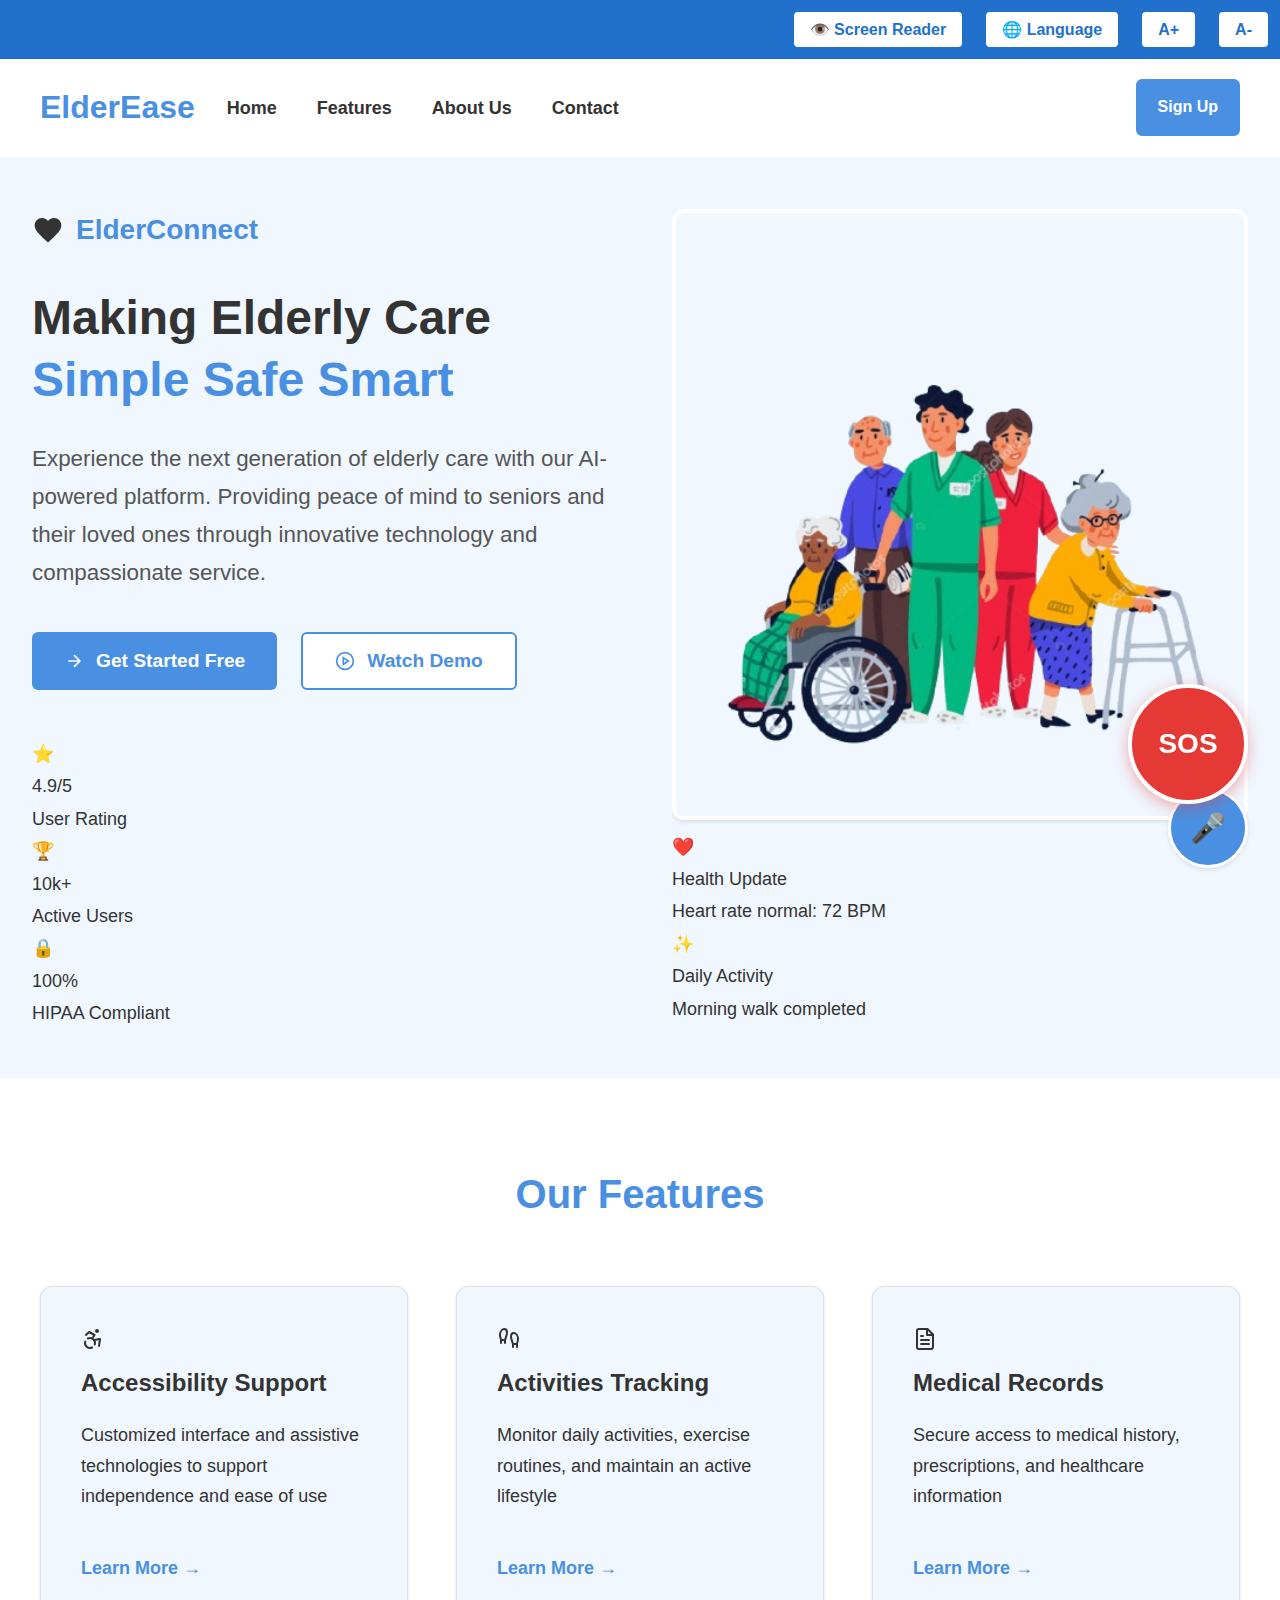
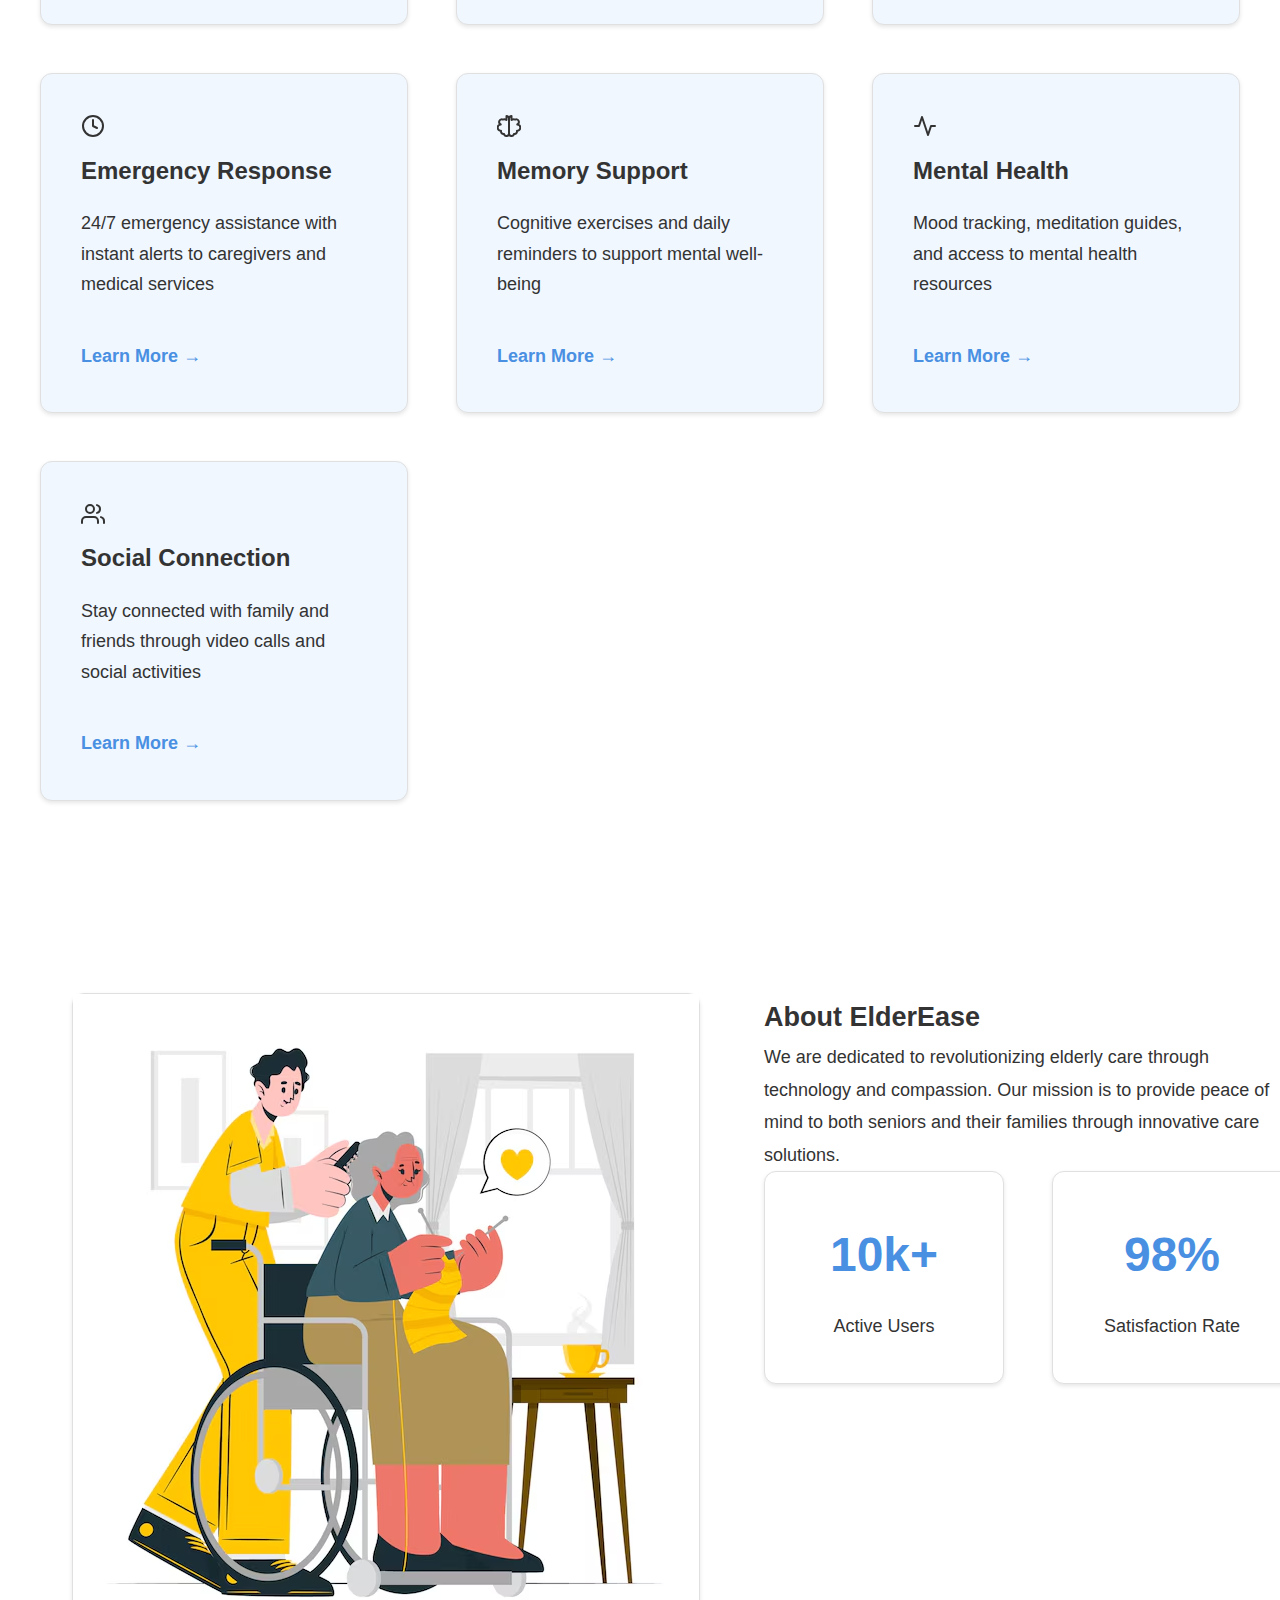
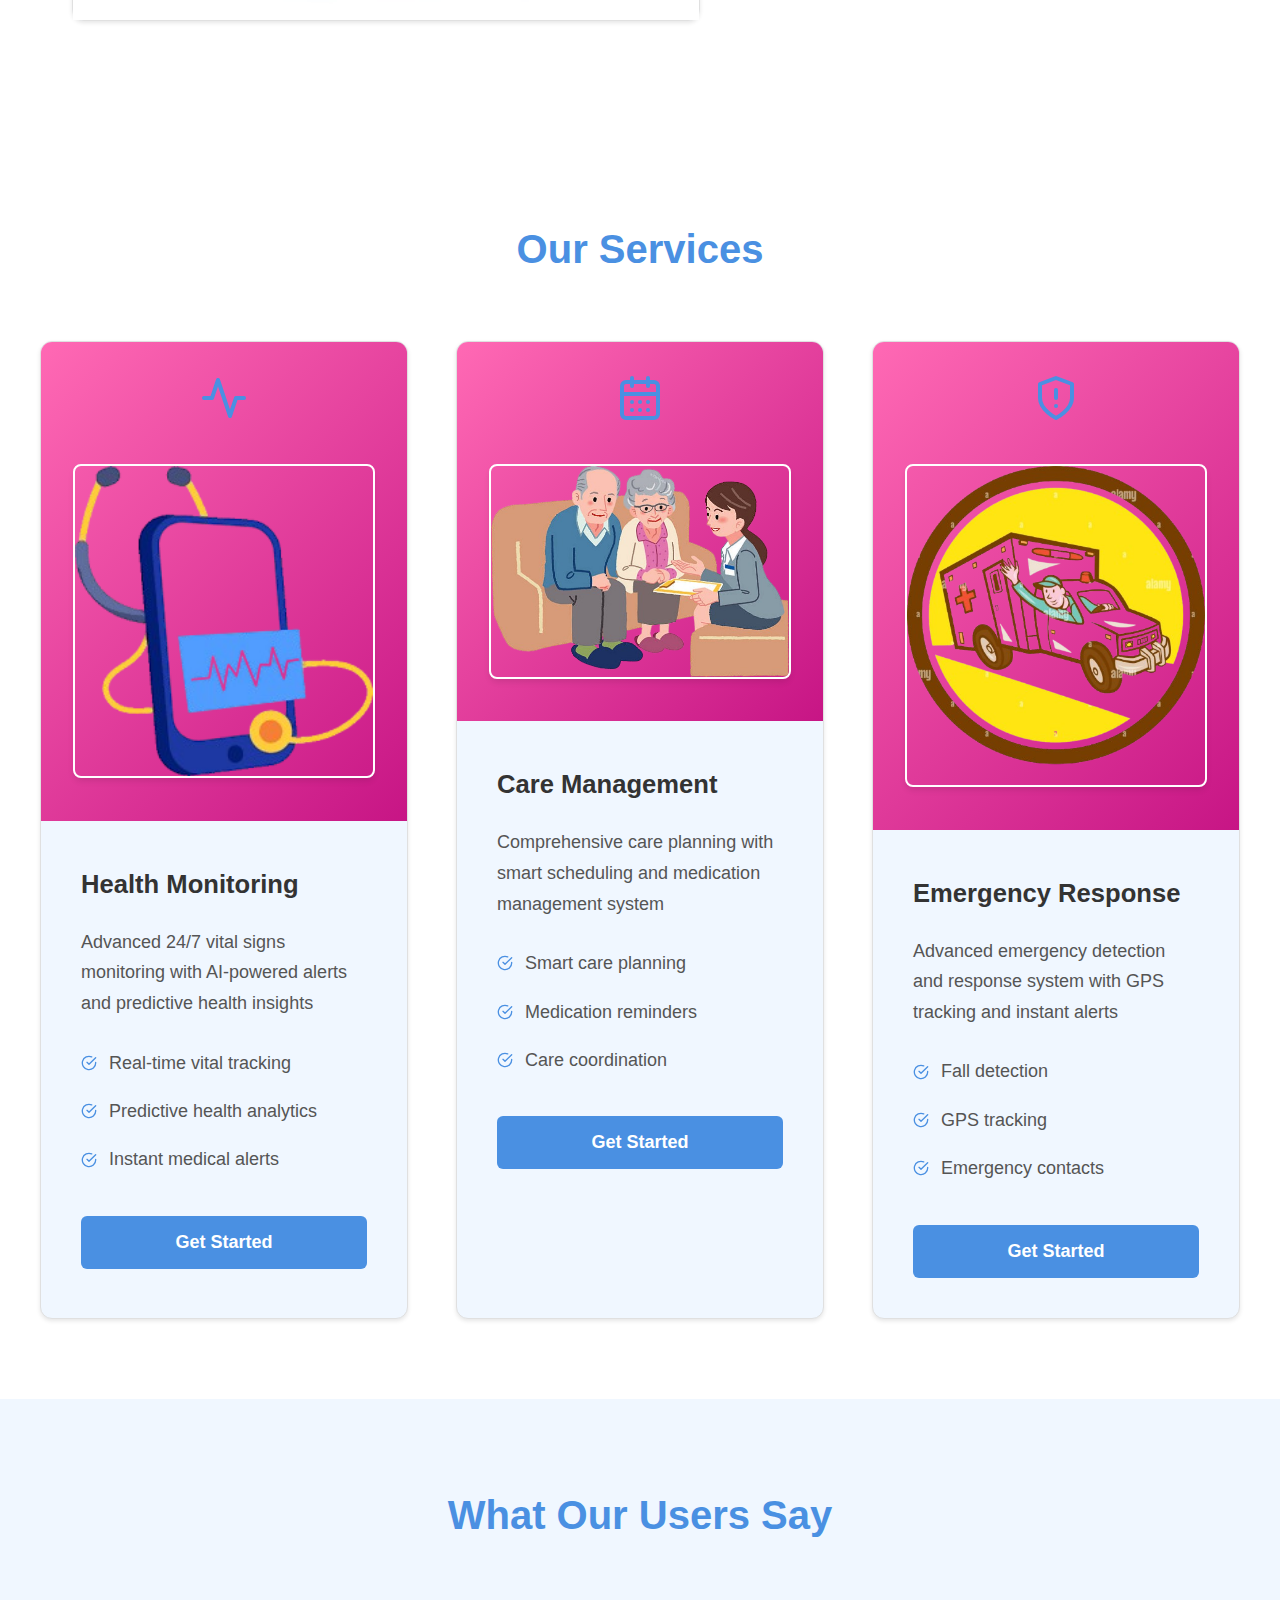
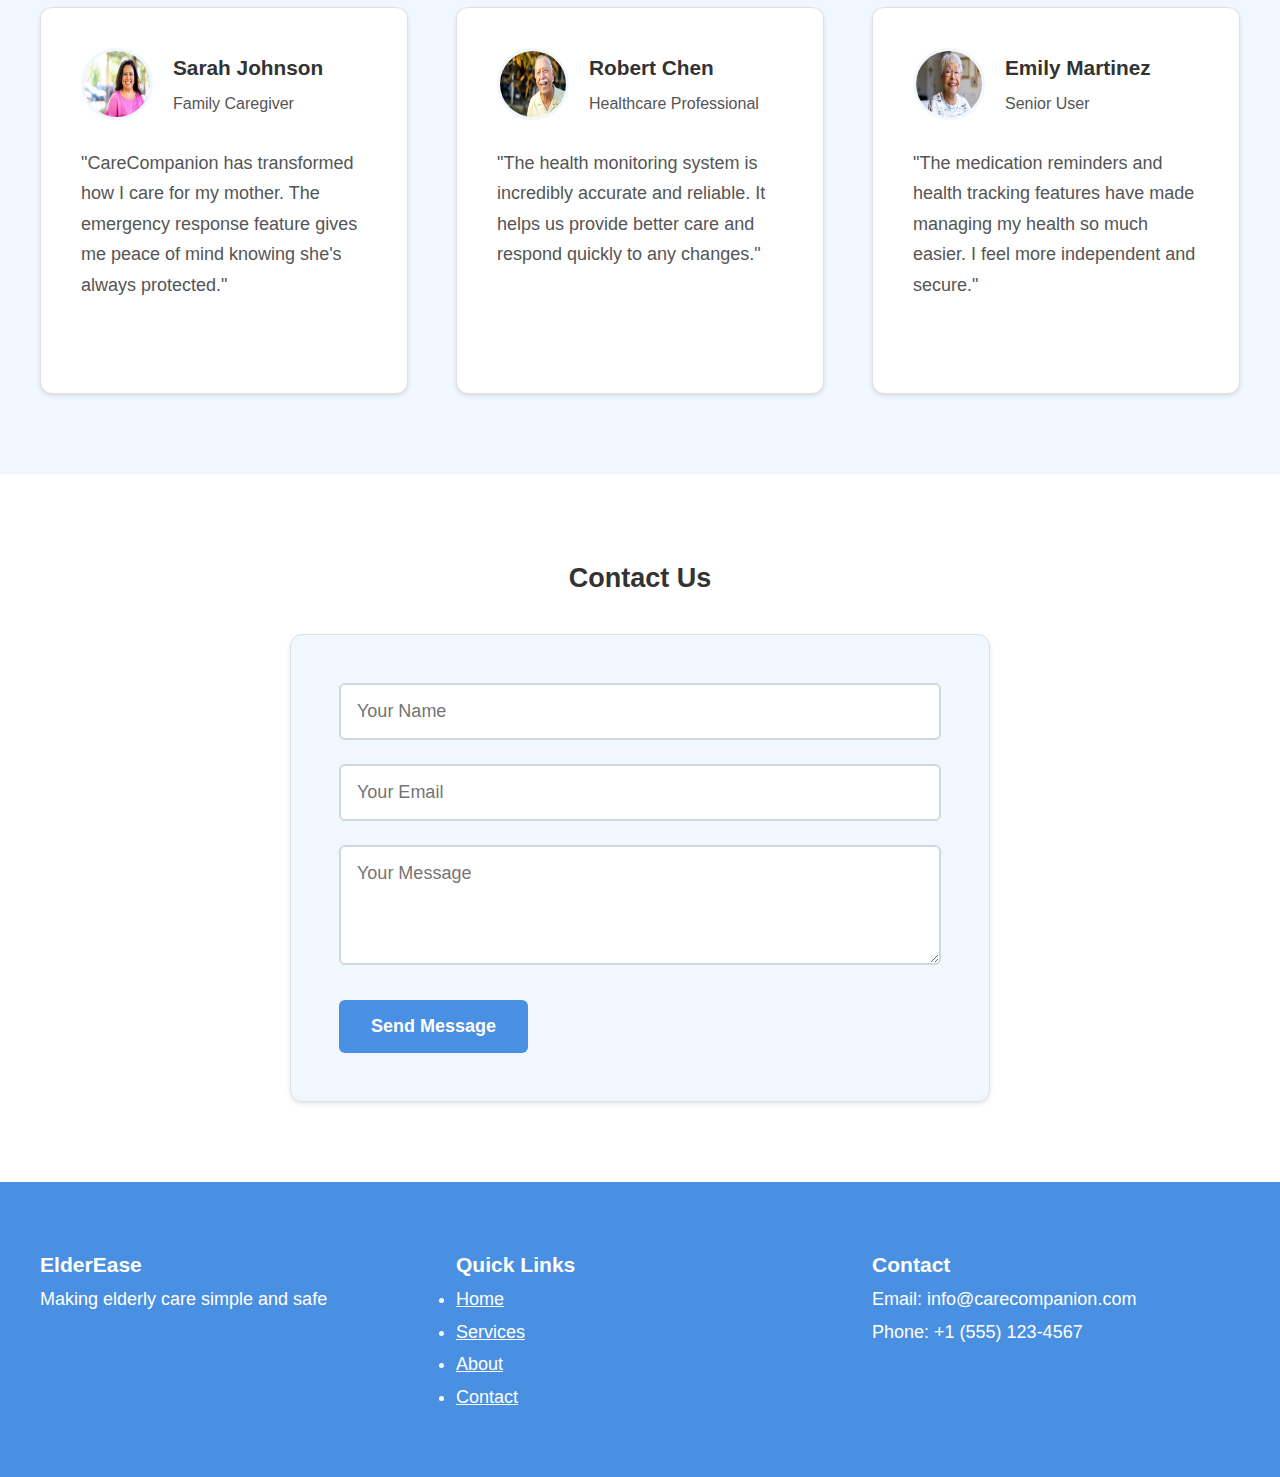
==== commit fb973e94: "Added css" ====
--- a/frontend/index.html
+++ b/frontend/index.html
@@ -7,7 +7,7 @@
     <meta name="viewport" content="width=device-width, initial-scale=1.0" />
     
     <title>ElderEase</title>
-    <link rel="stylesheet" href="style.css" />
+    <link rel="stylesheet" href="styless.css" />
   </head>
   <body>
     <div class="accessibility-bar">
--- a/frontend/styless.css
+++ b/frontend/styless.css
@@ -0,0 +1,822 @@
+:root {
+    --primary-blue: #4A90E2;
+    --secondary-blue: #86B7FE;
+    --dark-blue: #2171CC;
+    --light-blue: #F0F7FF;
+    --text-dark: #333333;
+    --text-medium: #555555;
+    --shadow: 0 2px 4px rgba(0, 0, 0, 0.1);
+}
+
+* {
+    margin: 0;
+    padding: 0;
+    box-sizing: border-box;
+    font-family: 'Arial', sans-serif;
+}
+
+body {
+    background-color: #FFFFFF;
+    color: var(--text-dark);
+    line-height: 1.8;
+    font-size: 18px;
+}
+
+.accessibility-bar {
+    background: var(--dark-blue);
+    color: white;
+    padding: 0.75rem;
+    display: flex;
+    justify-content: flex-end;
+    gap: 1.5rem;
+}
+
+.accessibility-btn {
+    background: white;
+    border: none;
+    color: var(--dark-blue);
+    padding: 0.5rem 1rem;
+    border-radius: 4px;
+    cursor: pointer;
+    transition: all 0.3s ease;
+    font-size: 16px;
+    font-weight: bold;
+}
+
+.accessibility-btn:hover {
+    background: #F0F0F0;
+}
+
+.navbar {
+    background: white;
+    padding: 1.25rem;
+    box-shadow: var(--shadow);
+}
+
+.nav-content {
+    max-width: 1200px;
+    margin: 0 auto;
+    display: flex;
+    justify-content: space-between;
+    align-items: center;
+    gap: 2rem;
+}
+
+.logo {
+    font-size: 2rem;
+    color: var(--primary-blue);
+    text-decoration: none;
+    font-weight: bold;
+}
+
+.nav-links {
+    display: flex;
+    gap: 2.5rem;
+}
+
+.nav-link {
+    text-decoration: none;
+    color: var(--text-dark);
+    font-weight: 600;
+    font-size: 18px;
+    transition: color 0.3s ease;
+}
+
+.nav-link:hover {
+    color: var(--primary-blue);
+    text-decoration: underline;
+}
+
+.profile-section {
+    display: none; /* Hidden by default, shown after login */
+    position: relative;
+}
+
+.profile-icon {
+    width: 50px;
+    height: 50px;
+    border-radius: 50%;
+    background-color: #f0f0f0;
+    cursor: pointer;
+    display: flex;
+    align-items: center;
+    justify-content: center;
+    color: #444;
+    transition: background-color 0.3s;
+    font-size: 18px;
+}
+
+.profile-icon:hover {
+    background-color: #e0e0e0;
+}
+
+.profile-dropdown {
+    position: absolute;
+    top: 100%;
+    right: 0;
+    background-color: white;
+    border-radius: 8px;
+    box-shadow: 0 4px 12px rgba(0,0,0,0.1);
+    min-width: 200px;
+    display: none;
+    z-index: 100;
+    overflow: hidden;
+}
+
+.profile-dropdown.active {
+    display: block;
+}
+
+.profile-dropdown a {
+    display: block;
+    padding: 14px 20px;
+    color: #333;
+    text-decoration: none;
+    transition: background-color 0.2s;
+    font-size: 16px;
+}
+
+.profile-dropdown a:hover {
+    background-color: #f5f5f5;
+    text-decoration: underline;
+}
+
+.profile-dropdown a i {
+    margin-right: 10px;
+    opacity: 0.7;
+}
+
+/* Login notification */
+.login-notification {
+    position: fixed;
+    top: 20px;
+    right: 20px;
+    background-color: #4CAF50;
+    color: white;
+    padding: 15px 25px;
+    border-radius: 8px;
+    box-shadow: 0 4px 12px rgba(0,0,0,0.1);
+    display: none;
+    z-index: 1000;
+    animation: fadeInOut 6s ease-in-out forwards;
+    font-size: 18px;
+}
+
+@keyframes fadeInOut {
+    0% { opacity: 0; transform: translateY(-20px); }
+    10% { opacity: 1; transform: translateY(0); }
+    80% { opacity: 1; transform: translateY(0); }
+    100% { opacity: 0; transform: translateY(-20px); }
+}
+
+.hero {
+    min-height: 80vh;
+    background: var(--light-blue);
+    padding: 3rem 2rem;
+    position: relative;
+}
+
+.hero-content {
+    max-width: 1400px;
+    margin: 0 auto;
+    display: grid;
+    grid-template-columns: 1fr 1fr;
+    gap: 4rem;
+    align-items: center;
+    position: relative;
+    z-index: 1;
+}
+
+.brand {
+    display: flex;
+    align-items: center;
+    gap: 0.75rem;
+    margin-bottom: 2rem;
+}
+
+.brand-name {
+    font-size: 1.75rem;
+    font-weight: 700;
+    color: var(--primary-blue);
+}
+
+.auth-buttons {
+    display: flex;
+    gap: 15px;
+    margin-left: auto;
+}
+
+.auth-btn {
+    padding: 12px 20px;
+    border-radius: 6px;
+    text-decoration: none;
+    font-weight: 600;
+    font-size: 16px;
+    transition: background-color 0.3s ease;
+}
+
+.sign-in {
+    background-color: white;
+    color: var(--primary-blue);
+    border: 2px solid var(--primary-blue);
+}
+
+.sign-up {
+    background-color: var(--primary-blue);
+    color: white;
+    border: 2px solid var(--primary-blue);
+}
+
+.sign-in:hover {
+    background-color: #f0f0f0;
+}
+
+.sign-up:hover {
+    background-color: var(--dark-blue);
+}
+
+.hero-text {
+    color: var(--text-dark);
+}
+
+.main-title {
+    font-size: 3rem;
+    font-weight: 700;
+    line-height: 1.3;
+    margin-bottom: 1.75rem;
+    color: var(--text-dark);
+}
+
+.highlight {
+    position: relative;
+    display: inline-block;
+    color: var(--primary-blue);
+}
+
+.hero-description {
+    font-size: 1.4rem;
+    margin-bottom: 2.5rem;
+    line-height: 1.7;
+    color: var(--text-medium);
+}
+
+.cta-group {
+    display: flex;
+    gap: 1.5rem;
+    margin-bottom: 3rem;
+}
+
+.cta-btn {
+    padding: 1rem 2rem;
+    border-radius: 6px;
+    font-weight: 600;
+    font-size: 1.2rem;
+    display: flex;
+    align-items: center;
+    gap: 0.75rem;
+    cursor: pointer;
+    transition: all 0.3s ease;
+}
+
+.cta-btn.primary {
+    background: var(--primary-blue);
+    color: white;
+    border: none;
+}
+
+.cta-btn.secondary {
+    background: white;
+    color: var(--primary-blue);
+    border: 2px solid var(--primary-blue);
+}
+
+.cta-btn:hover {
+    transform: translateY(-2px);
+    box-shadow: 0 4px 8px rgba(0,0,0,0.1);
+}
+
+.hero-visuals {
+    position: relative;
+}
+
+.main-image-container {
+    position: relative;
+    border-radius: 12px;
+    overflow: hidden;
+}
+
+.main-image {
+    width: 100%;
+    border-radius: 12px;
+    transition: transform 0.5s ease;
+    border: 4px solid white;
+    box-shadow: var(--shadow);
+}
+
+.features {
+    padding: 5rem 2rem;
+    background: white;
+}
+
+.features-grid {
+    display: grid;
+    grid-template-columns: repeat(auto-fit, minmax(300px, 1fr));
+    gap: 3rem;
+    max-width: 1200px;
+    margin: 0 auto;
+}
+
+.feature-card {
+    background: var(--light-blue);
+    padding: 2.5rem;
+    border-radius: 12px;
+    box-shadow: var(--shadow);
+    transition: all 0.3s ease;
+    position: relative;
+    overflow: hidden;
+    border: 1px solid #E0E0E0;
+}
+
+.feature-card:hover {
+    transform: translateY(-5px);
+    box-shadow: 0 8px 16px rgba(0, 0, 0, 0.1);
+}
+
+.feature-icon-wrapper {
+    background: white;
+    width: 80px;
+    height: 80px;
+    border-radius: 12px;
+    display: flex;
+    align-items: center;
+    justify-content: center;
+    margin-bottom: 1.5rem;
+    border: 1px solid #E0E0E0;
+}
+
+.feature-icon-wrapper i {
+    color: var(--primary-blue);
+    width: 40px;
+    height: 40px;
+}
+
+.feature-card h3 {
+    font-size: 1.5rem;
+    margin-bottom: 1rem;
+    color: var(--text-dark);
+}
+
+.feature-card p {
+    font-size: 18px;
+    line-height: 1.7;
+    margin-bottom: 1.5rem;
+}
+
+.feature-link {
+    display: inline-block;
+    margin-top: 1rem;
+    color: var(--primary-blue);
+    text-decoration: none;
+    font-weight: 600;
+    font-size: 18px;
+    transition: all 0.3s ease;
+}
+
+.feature-link:hover {
+    text-decoration: underline;
+}
+
+.sos-button {
+    position: fixed;
+    bottom: 6rem;
+    right: 2rem;
+    background: #E53935;
+    color: white;
+    width: 120px;
+    height: 120px;
+    border-radius: 50%;
+    display: flex;
+    flex-direction: column;
+    align-items: center;
+    justify-content: center;
+    font-size: 1.75rem;
+    font-weight: bold;
+    cursor: pointer;
+    box-shadow: 0 4px 15px rgba(229, 57, 53, 0.4);
+    border: 4px solid white;
+    z-index: 1000;
+}
+
+.services {
+    padding: 5rem 2rem;
+    background-color: white;
+}
+
+.section-title {
+    text-align: center;
+    font-size: 2.5rem;
+    color: var(--primary-blue);
+    margin-bottom: 3.5rem;
+}
+
+.services-grid {
+    display: grid;
+    grid-template-columns: repeat(auto-fit, minmax(320px, 1fr));
+    gap: 3rem;
+    max-width: 1200px;
+    margin: 0 auto;
+}
+
+.service-card {
+    background: var(--light-blue);
+    border-radius: 12px;
+    overflow: hidden;
+    box-shadow: var(--shadow);
+    transition: all 0.3s ease;
+    border: 1px solid #E0E0E0;
+}
+
+.service-card:hover {
+    transform: translateY(-5px);
+    box-shadow: 0 8px 16px rgba(0, 0, 0, 0.1);
+}
+
+.service-header {
+    position: relative;
+    padding: 2rem;
+    text-align: center;
+    background: white;
+}
+
+.service-header svg {
+    color: var(--primary-blue);
+    margin-bottom: 1rem;
+}
+
+.service-image {
+    width: 100%;
+    height: auto;
+    border-radius: 8px;
+    margin-top: 1rem;
+    box-shadow: 0 4px 6px -1px rgba(0, 0, 0, 0.1);
+    border: 2px solid white;
+}
+
+.service-content {
+    padding: 2.5rem;
+}
+
+.service-content h3 {
+    font-size: 1.6rem;
+    color: var(--text-dark);
+    margin-bottom: 1.25rem;
+}
+
+.service-content p {
+    color: var(--text-medium);
+    margin-bottom: 1.75rem;
+    line-height: 1.7;
+    font-size: 18px;
+}
+
+.service-features {
+    list-style: none;
+    padding: 0;
+    margin-bottom: 2.5rem;
+}
+
+.service-features li {
+    display: flex;
+    align-items: center;
+    gap: 0.75rem;
+    color: var(--text-medium);
+    margin-bottom: 1rem;
+    font-size: 18px;
+}
+
+.service-features li svg {
+    color: var(--primary-blue);
+    flex-shrink: 0;
+}
+
+.service-btn {
+    width: 100%;
+    padding: 1rem 1.5rem;
+    background-color: var(--primary-blue);
+    color: white;
+    border: none;
+    border-radius: 6px;
+    font-weight: 600;
+    font-size: 18px;
+    cursor: pointer;
+    transition: background-color 0.3s ease;
+}
+
+.service-btn:hover {
+    background-color: var(--dark-blue);
+}
+
+.testimonials {
+    padding: 5rem 2rem;
+    background: var(--light-blue);
+}
+
+.testimonial-grid {
+    display: grid;
+    grid-template-columns: repeat(auto-fit, minmax(320px, 1fr));
+    gap: 3rem;
+    max-width: 1200px;
+    margin: 0 auto;
+}
+
+.testimonial-card {
+    background: white;
+    padding: 2.5rem;
+    border-radius: 12px;
+    box-shadow: var(--shadow);
+    border: 1px solid #E0E0E0;
+}
+
+.testimonial-header {
+    display: flex;
+    align-items: center;
+    gap: 1.25rem;
+    margin-bottom: 1.75rem;
+}
+
+.testimonial-avatar {
+    width: 72px;
+    height: 72px;
+    border-radius: 50%;
+    border: 3px solid var(--light-blue);
+}
+
+.testimonial-meta h4 {
+    margin: 0;
+    font-size: 1.3rem;
+    color: var(--text-dark);
+}
+
+.testimonial-role {
+    color: var(--text-medium);
+    margin: 0.25rem 0 0 0;
+    font-size: 16px;
+}
+
+.testimonial-text {
+    font-size: 18px;
+    line-height: 1.7;
+    margin-bottom: 1.75rem;
+    color: var(--text-medium);
+}
+
+.testimonial-rating {
+    display: flex;
+    gap: 0.5rem;
+}
+
+.testimonial-rating i {
+    color: #FFD700;
+    width: 24px;
+    height: 24px;
+}
+
+.about-section {
+    display: grid;
+    grid-template-columns: 1fr 1fr;
+    gap: 4rem;
+    max-width: 1200px;
+    margin: 5rem auto;
+    padding: 2rem;
+}
+
+.about-image {
+    background: var(--light-blue);
+    border-radius: 12px;
+    min-height: 400px;
+    display: flex;
+    align-items: center;
+    justify-content: center;
+    border: 1px solid #E0E0E0;
+    box-shadow: var(--shadow);
+}
+
+.contact-section {
+    background: white;
+    padding: 5rem 2rem;
+}
+
+.contact-form {
+    max-width: 700px;
+    margin: 0 auto;
+    background: var(--light-blue);
+    padding: 3rem;
+    border-radius: 12px;
+    box-shadow: var(--shadow);
+    border: 1px solid #E0E0E0;
+}
+
+.contact-form input,
+.contact-form textarea {
+    width: 100%;
+    padding: 1rem;
+    margin-bottom: 1.5rem;
+    border: 2px solid #CFD8DC;
+    border-radius: 6px;
+    font-size: 18px;
+}
+
+.contact-form label {
+    display: block;
+    margin-bottom: 0.5rem;
+    font-weight: 600;
+    font-size: 18px;
+}
+
+.submit-btn {
+    background: var(--primary-blue);
+    color: white;
+    padding: 1rem 2rem;
+    border: none;
+    border-radius: 6px;
+    cursor: pointer;
+    transition: all 0.3s ease;
+    font-size: 18px;
+    font-weight: 600;
+}
+
+.submit-btn:hover {
+    background: var(--dark-blue);
+}
+
+.feature-icon-new {
+    width: 70px;
+    height: 70px;
+    background: var(--primary-blue);
+    border-radius: 12px;
+    display: flex;
+    align-items: center;
+    justify-content: center;
+    margin: 0 auto 1.5rem;
+    color: white;
+}
+
+.stats-section {
+    background: var(--light-blue);
+    padding: 5rem 2rem;
+}
+
+.stats-grid {
+    display: grid;
+    grid-template-columns: repeat(auto-fit, minmax(240px, 1fr));
+    gap: 3rem;
+    max-width: 1200px;
+    margin: 0 auto;
+    text-align: center;
+}
+
+.stat-item {
+    padding: 2.5rem;
+    background: white;
+    border-radius: 12px;
+    box-shadow: var(--shadow);
+    border: 1px solid #E0E0E0;
+}
+
+.stat-number {
+    font-size: 3rem;
+    color: var(--primary-blue);
+    font-weight: bold;
+    margin-bottom: 0.75rem;
+}
+
+.stat-label {
+    font-size: 18px;
+    color: var(--text-medium);
+}
+
+footer {
+    background: var(--primary-blue);
+    color: white;
+    padding: 4rem 2rem;
+    margin-top: 0;
+}
+
+.footer-grid {
+    display: grid;
+    grid-template-columns: repeat(auto-fit, minmax(280px, 1fr));
+    gap: 3rem;
+    max-width: 1200px;
+    margin: 0 auto;
+}
+
+.footer-column h3 {
+    font-size: 1.5rem;
+    margin-bottom: 1.5rem;
+}
+
+.footer-links {
+    list-style: none;
+    padding: 0;
+}
+
+.footer-links li {
+    margin-bottom: 1rem;
+}
+
+.footer-links a {
+    color: white;
+    text-decoration: none;
+    font-size: 18px;
+    transition: all 0.3s ease;
+}
+
+.footer-links a:hover {
+    text-decoration: underline;
+    opacity: 0.9;
+}
+
+.voice-assistant {
+    position: fixed;
+    bottom: 2rem;
+    right: 2rem;
+    background: var(--primary-blue);
+    color: white;
+    width: 80px;
+    height: 80px;
+    border-radius: 50%;
+    display: flex;
+    align-items: center;
+    justify-content: center;
+    font-size: 1.8rem;
+    cursor: pointer;
+    box-shadow: var(--shadow);
+    border: 3px solid white;
+    transition: all 0.3s ease;
+    z-index: 999;
+}
+
+.voice-assistant:hover {
+    background: var(--dark-blue);
+}
+
+#screen-reader-text {
+    position: fixed;
+    top: 50%;
+    left: 50%;
+    transform: translate(-50%, -50%);
+    background: rgba(0, 0, 0, 0.9);
+    color: white;
+    padding: 1.5rem;
+    border-radius: 8px;
+    font-size: 20px;
+    line-height: 1.6;
+    z-index: 1000;
+    max-width: 80%;
+    display: none;
+}
+
+@media (max-width: 768px) {
+    body {
+        font-size: 16px;
+    }
+    
+    .nav-content {
+        flex-direction: column;
+        gap: 1rem;
+    }
+    
+    .nav-links {
+        flex-direction: column;
+        gap: 1rem;
+        width: 100%;
+    }
+    
+    .nav-link {
+        display: block;
+        text-align: center;
+        padding: 0.75rem;
+        background: #f8f8f8;
+        border-radius: 6px;
+    }
+    
+    .hero-content {
+        grid-template-columns: 1fr;
+    }
+    
+    .main-title {
+        font-size: 2.2rem;
+    }
+    
+    .hero-description {
+        font-size: 1.2rem;
+    }
+    
+    .cta-group {
+        flex-direction: column;
+    }
+    
+    .about-section {
+        grid-template-columns: 1fr;
+    }
+}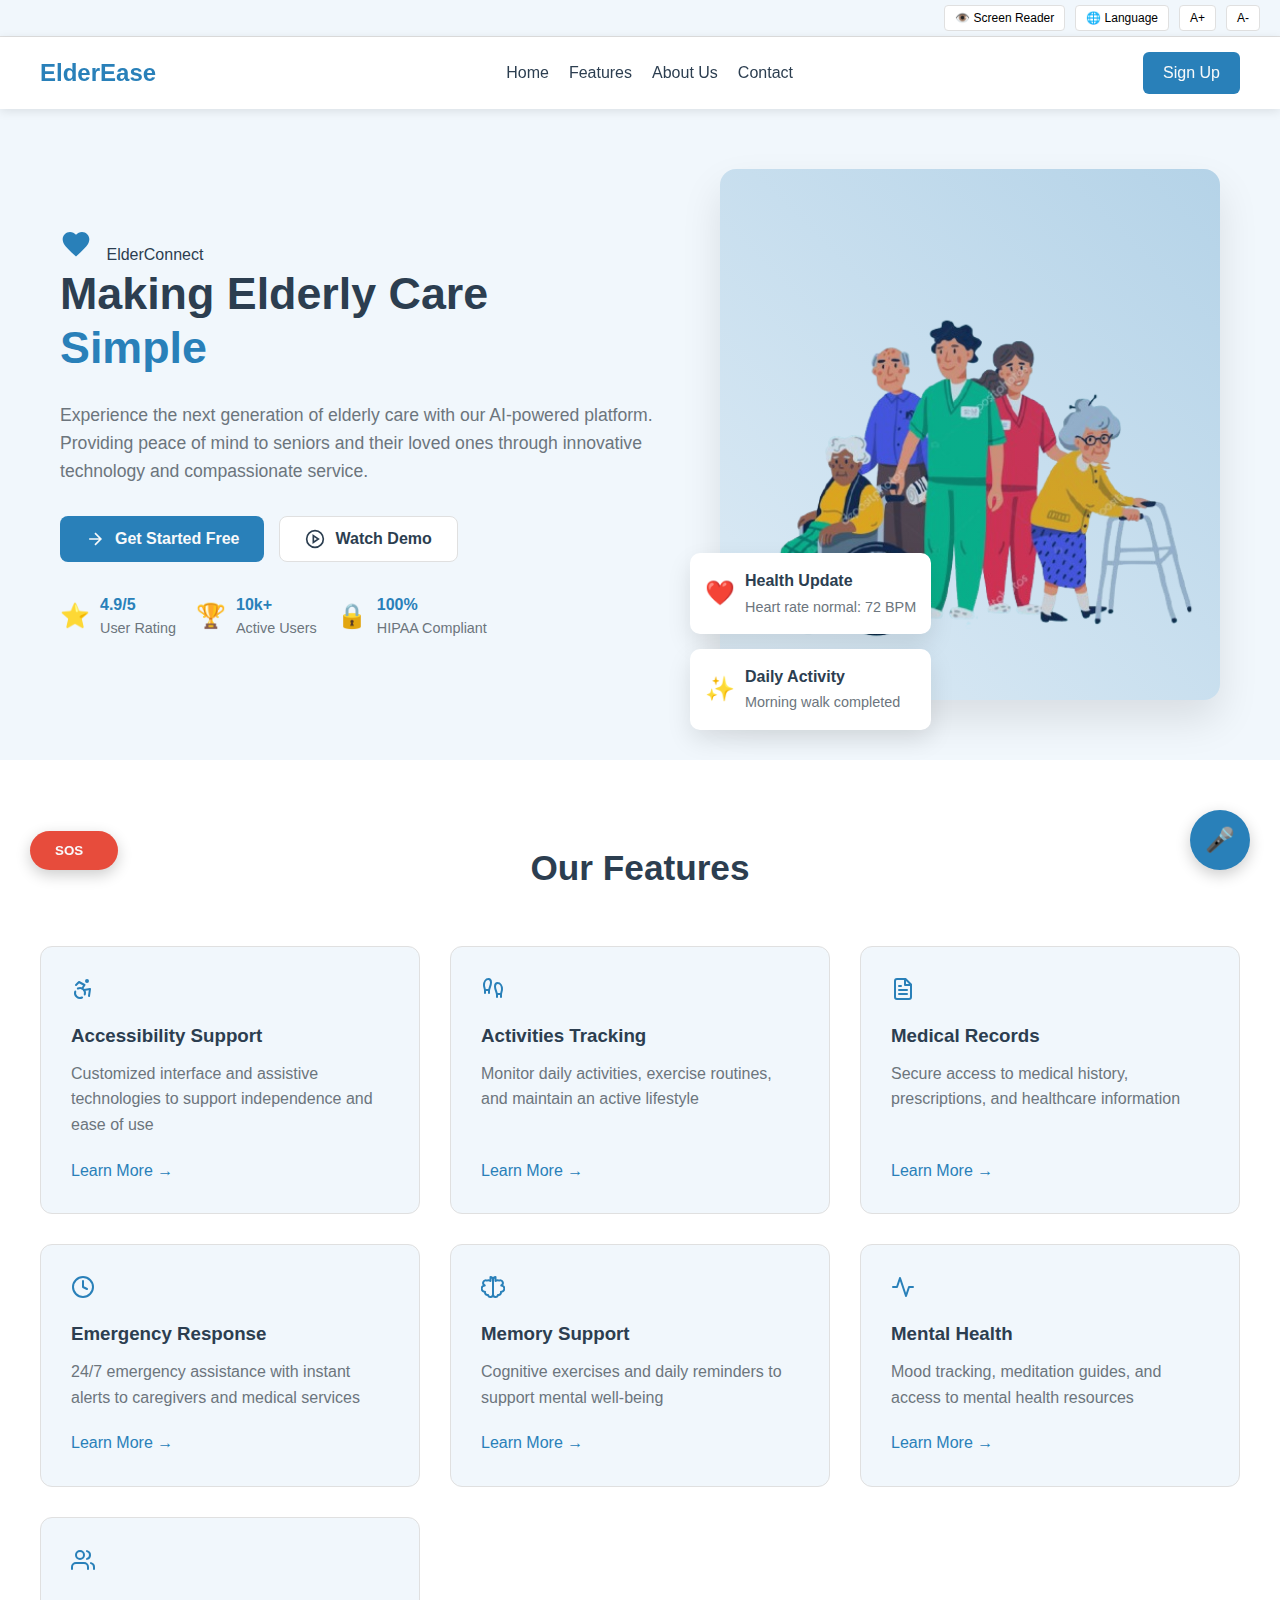
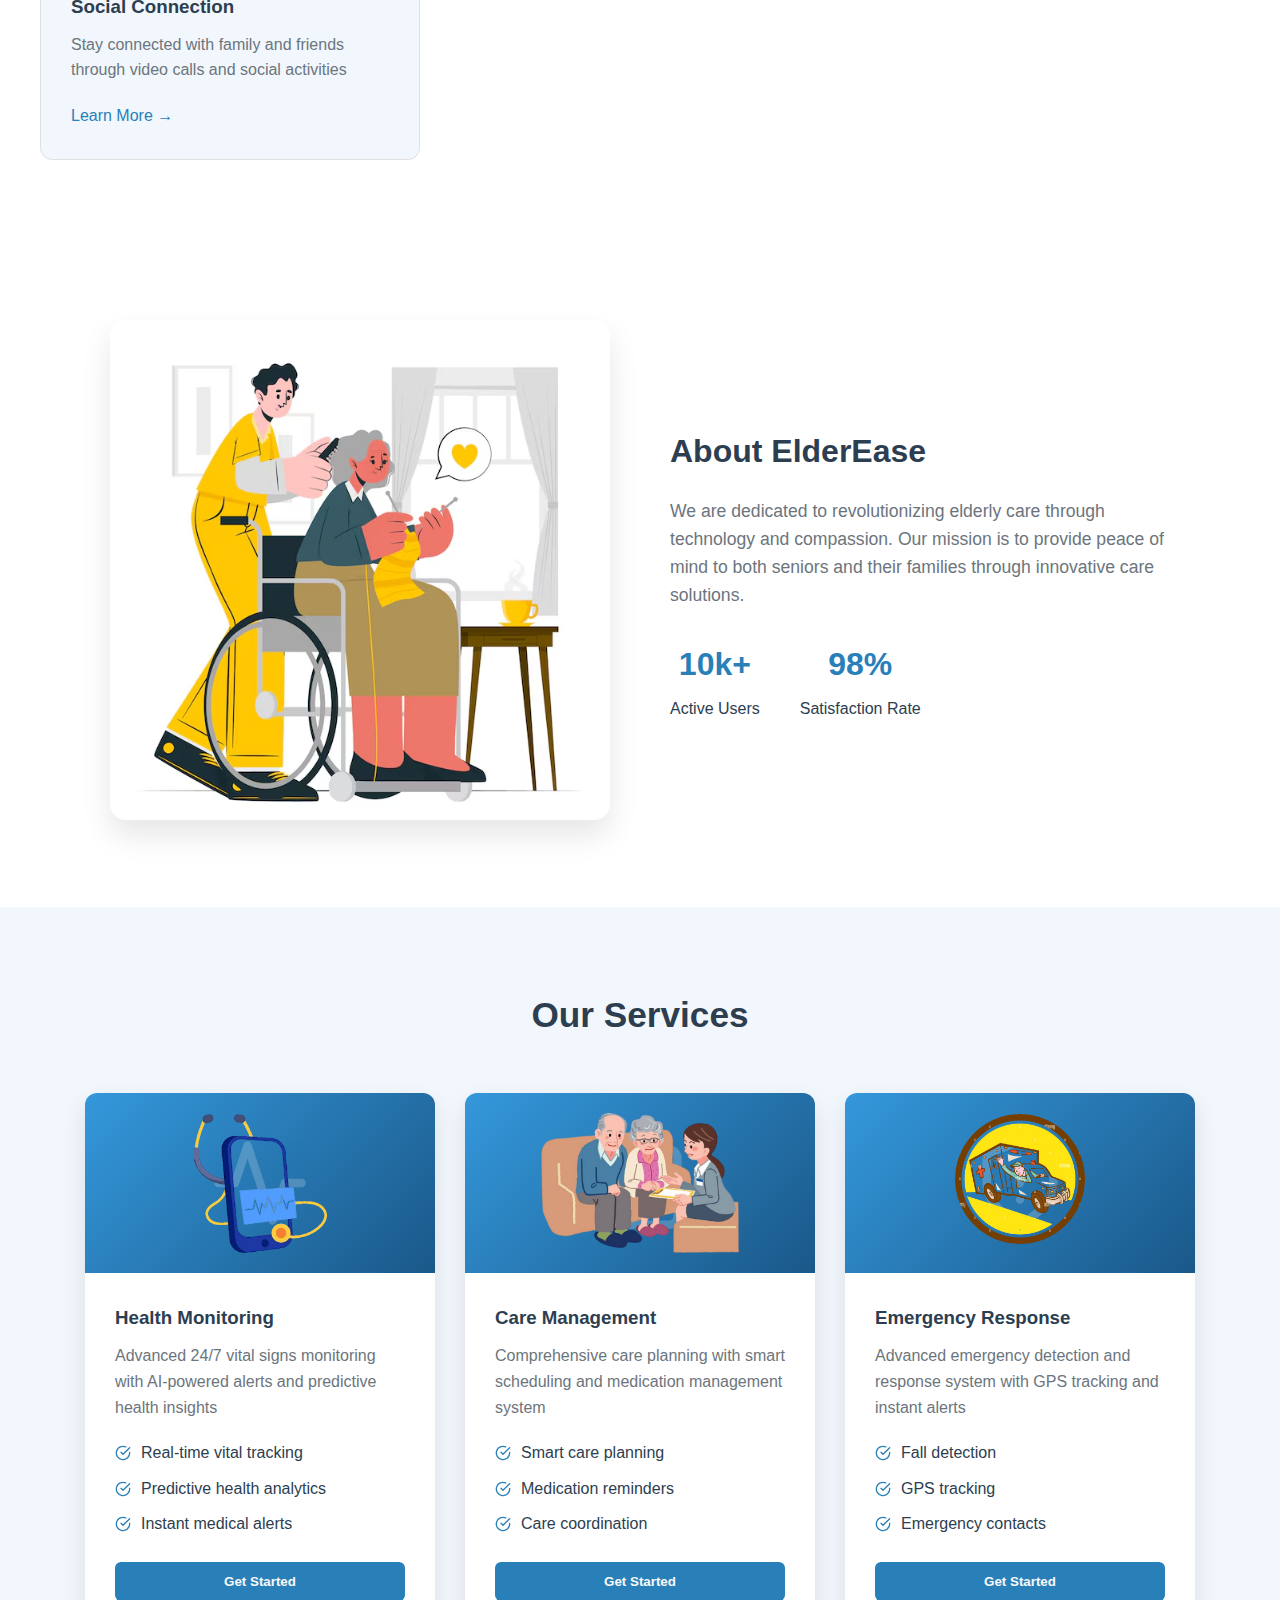
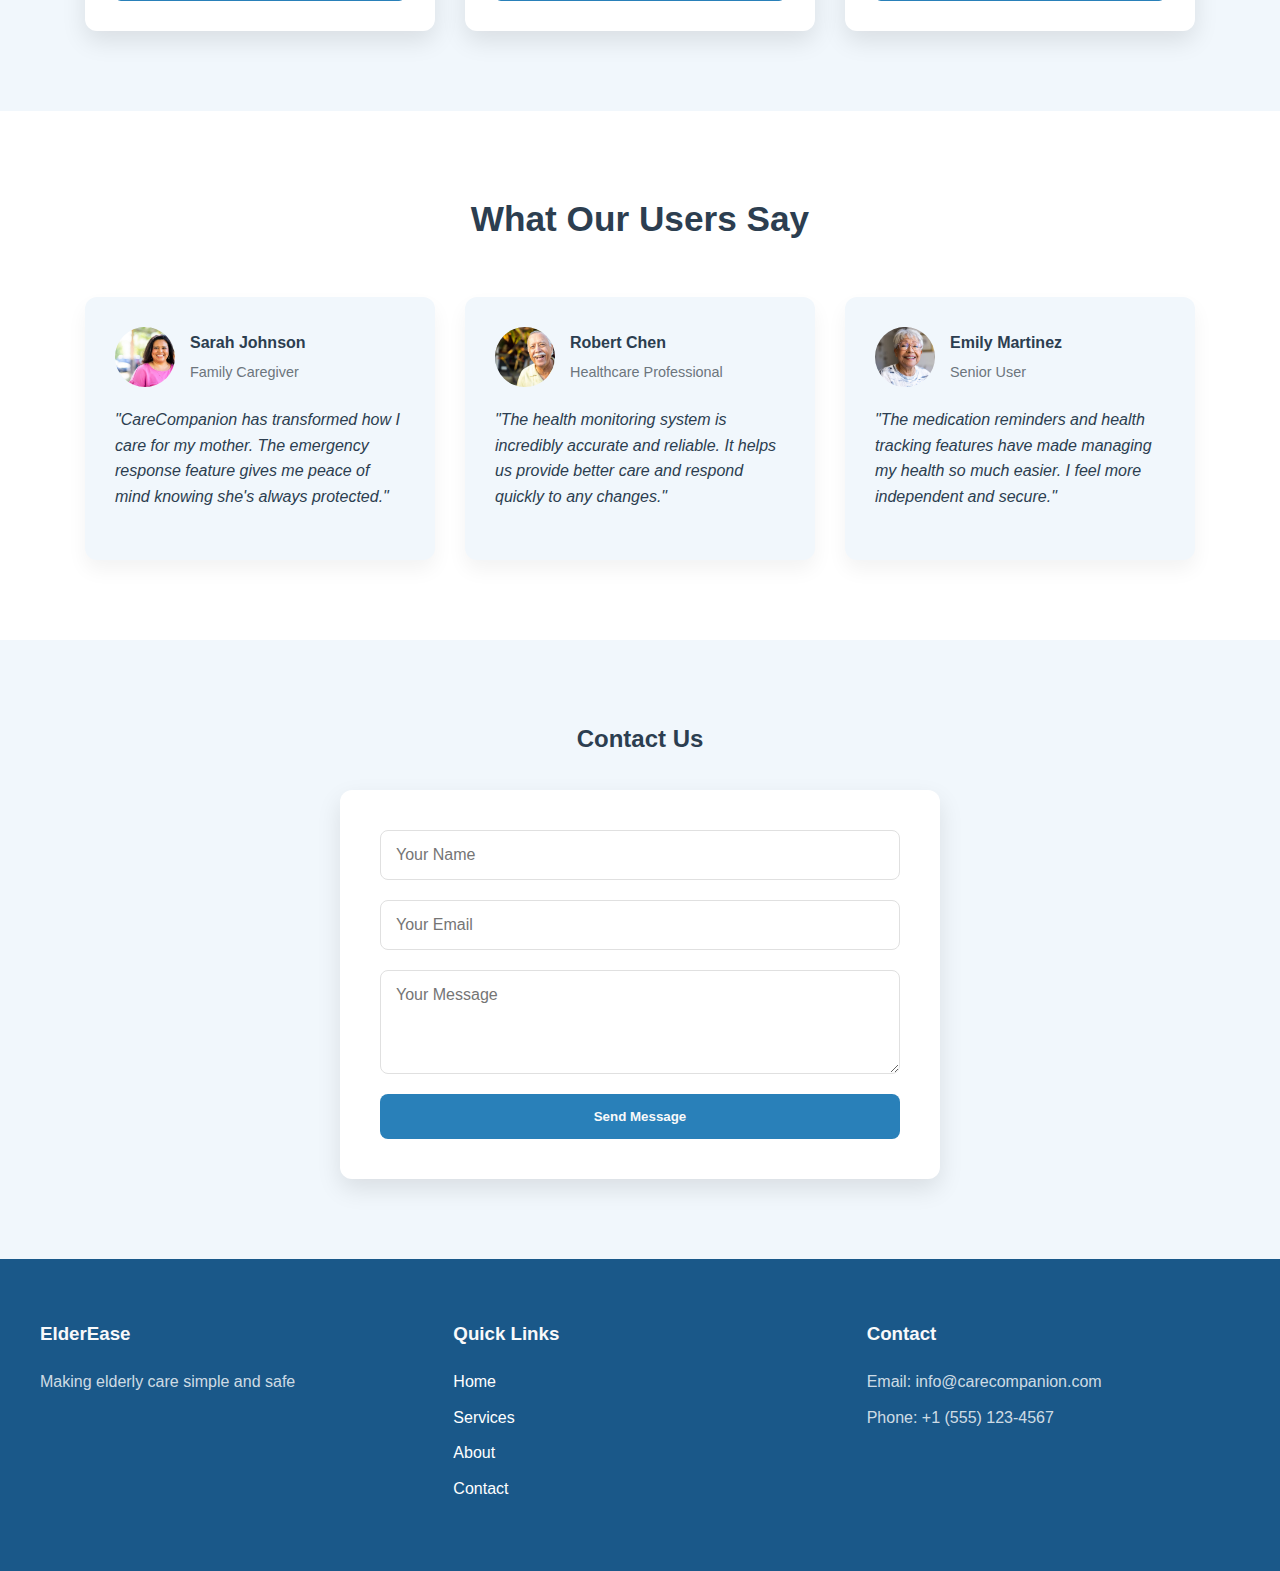
==== commit 1857629e: "Changes in Ui" ====
--- a/frontend/index.html
+++ b/frontend/index.html
@@ -7,7 +7,7 @@
     <meta name="viewport" content="width=device-width, initial-scale=1.0" />
     
     <title>ElderEase</title>
-    <link rel="stylesheet" href="styless.css" />
+    <link rel="stylesheet" href="pagestyle.css" />
   </head>
   <body>
     <div class="accessibility-bar">
--- a/frontend/pagestyle.css
+++ b/frontend/pagestyle.css
@@ -0,0 +1,926 @@
+/* Reset and base styles */
+* {
+    margin: 0;
+    padding: 0;
+    box-sizing: border-box;
+    font-family: 'Segoe UI', Tahoma, Geneva, Verdana, sans-serif;
+  }
+  
+  :root {
+    /* Color palette - white and blue theme */
+    --primary-color: #2980b9;
+    --primary-light: #3498db;
+    --primary-lighter: #a6d0f5;
+    --primary-dark: #1a5889;
+    --secondary-color: #f8f9fa;
+    --text-dark: #2c3e50;
+    --text-light: #f8f9fa;
+    --text-muted: #6c757d;
+    --background-light: #ffffff;
+    --background-off-white: #f1f7fc;
+    --border-color: #e0e0e0;
+    --success-color: #27ae60;
+    --warning-color: #e74c3c;
+  }
+  
+  body {
+    background-color: var(--background-light);
+    color: var(--text-dark);
+    line-height: 1.6;
+  }
+  
+  /* Accessibility Bar */
+  .accessibility-bar {
+    background-color: var(--background-off-white);
+    display: flex;
+    justify-content: flex-end;
+    padding: 5px 20px;
+    border-bottom: 1px solid var(--border-color);
+  }
+  
+  .accessibility-btn {
+    background-color: var(--background-light);
+    border: 1px solid var(--border-color);
+    padding: 5px 10px;
+    margin-left: 10px;
+    font-size: 12px;
+    cursor: pointer;
+    border-radius: 4px;
+    transition: all 0.3s ease;
+  }
+  
+  .accessibility-btn:hover {
+    background-color: var(--primary-light);
+    color: var(--text-light);
+  }
+  
+  /* Navbar */
+  .navbar {
+    position: sticky;
+    top: 0;
+    z-index: 1000;
+    background-color: var(--background-light);
+    box-shadow: 0 2px 10px rgba(0, 0, 0, 0.1);
+  }
+  
+  .nav-content {
+    display: flex;
+    justify-content: space-between;
+    align-items: center;
+    padding: 15px 40px;
+    max-width: 1400px;
+    margin: 0 auto;
+  }
+  
+  .logo {
+    display: flex;
+    align-items: center;
+    text-decoration: none;
+    font-size: 24px;
+    font-weight: 700;
+    color: var(--primary-color);
+  }
+  
+  .logo-icon {
+    margin-right: 10px;
+  }
+  
+  .logo-icon path {
+    fill: var(--primary-color) !important;
+  }
+  
+  .nav-links {
+    display: flex;
+    gap: 20px;
+  }
+  
+  .nav-link {
+    text-decoration: none;
+    color: var(--text-dark);
+    font-weight: 500;
+    transition: color 0.3s ease;
+  }
+  
+  .nav-link:hover {
+    color: var(--primary-color);
+  }
+  
+  .auth-buttons {
+    display: flex;
+    gap: 15px;
+  }
+  
+  .auth-btn {
+    padding: 8px 20px;
+    border-radius: 6px;
+    text-decoration: none;
+    font-weight: 500;
+    transition: all 0.3s ease;
+  }
+  
+  .sign-up {
+    background-color: var(--primary-color);
+    color: var(--text-light);
+  }
+  
+  .sign-up:hover {
+    background-color: var(--primary-dark);
+  }
+  
+  /* Profile Section */
+  .profile-section {
+    display: none; /* Hidden by default, shown after login */
+    position: relative;
+}
+
+.profile-icon {
+    width: 40px;
+    height: 40px;
+    border-radius: 50%;
+    background-color: #f0f0f0;
+    cursor: pointer;
+    display: flex;
+    align-items: center;
+    justify-content: center;
+    color: #444;
+    transition: background-color 0.3s;
+}
+
+.profile-icon:hover {
+    background-color: #e0e0e0;
+}
+
+.profile-dropdown {
+    position: absolute;
+    top: 100%;
+    right: 0;
+    background-color: white;
+    border-radius: 8px;
+    box-shadow: 0 4px 12px rgba(0,0,0,0.1);
+    min-width: 180px;
+    display: none;
+    z-index: 100;
+    overflow: hidden;
+}
+
+.profile-dropdown.active {
+    display: block;
+}
+
+.profile-dropdown a {
+    display: block;
+    padding: 12px 16px;
+    color: #333;
+    text-decoration: none;
+    transition: background-color 0.2s;
+}
+
+.profile-dropdown a:hover {
+    background-color: #f5f5f5;
+}
+
+.profile-dropdown a i {
+    margin-right: 8px;
+    opacity: 0.7;
+}
+
+  /* Login Notification */
+  .login-notification {
+    position: fixed;
+    top: 20px;
+    right: 20px;
+    background-color: var(--success-color);
+    color: white;
+    padding: 15px 25px;
+    border-radius: 8px;
+    display: none;
+    align-items: center;
+    gap: 10px;
+    box-shadow: 0 5px 15px rgba(0, 0, 0, 0.1);
+    z-index: 1002;
+    animation: slideIn 0.5s ease forwards, fadeOut 0.5s ease 3.5s forwards;
+  }
+  
+  @keyframes slideIn {
+    from { transform: translateX(100%); opacity: 0; }
+    to { transform: translateX(0); opacity: 1; }
+  }
+  
+  @keyframes fadeOut {
+    from { opacity: 1; }
+    to { opacity: 0; }
+  }
+  
+  /* Hero Section */
+  .hero {
+    background-color: var(--background-off-white);
+    position: relative;
+    overflow: hidden;
+    padding: 60px 0;
+  }
+  
+  .hero-particles {
+    position: absolute;
+    top: 0;
+    left: 0;
+    width: 100%;
+    height: 100%;
+    z-index: 0;
+    opacity: 0.1;
+  }
+  
+  .hero-content {
+    display: flex;
+    justify-content: space-between;
+    align-items: center;
+    max-width: 1200px;
+    margin: 0 auto;
+    padding: 0 20px;
+    position: relative;
+    z-index: 1;
+  }
+  
+  .hero-text {
+    flex: 1;
+    max-width: 600px;
+  }
+  
+  .main-title {
+    font-size: 2.8rem;
+    font-weight: 800;
+    margin-bottom: 20px;
+    line-height: 1.2;
+    color: var(--text-dark);
+  }
+  
+  .animated-text {
+    position: relative;
+    height: 60px;
+    overflow: hidden;
+  }
+  
+  .highlight {
+    position: absolute;
+    opacity: 0;
+    color: var(--primary-color);
+    font-weight: 800;
+    transition: opacity 0.5s ease;
+  }
+  
+  .highlight.current {
+    opacity: 1;
+  }
+  
+  .hero-description {
+    margin-bottom: 30px;
+    font-size: 1.1rem;
+    color: var(--text-muted);
+  }
+  
+  .cta-group {
+    display: flex;
+    gap: 15px;
+    margin-bottom: 30px;
+  }
+  
+  .cta-btn {
+    display: flex;
+    align-items: center;
+    gap: 10px;
+    padding: 12px 25px;
+    border-radius: 8px;
+    font-weight: 600;
+    font-size: 1rem;
+    cursor: pointer;
+    transition: all 0.3s ease;
+    border: none;
+  }
+  
+  .cta-btn.primary {
+    background-color: var(--primary-color);
+    color: var(--text-light);
+  }
+  
+  .cta-btn.primary:hover {
+    background-color: var(--primary-dark);
+  }
+  
+  .cta-btn.primary svg {
+    stroke: var(--text-light) !important;
+  }
+  
+  .cta-btn.secondary {
+    background-color: var(--background-light);
+    color: var(--text-dark);
+    border: 1px solid var(--border-color);
+  }
+  
+  .cta-btn.secondary:hover {
+    background-color: var(--background-off-white);
+  }
+  
+  .trust-badges {
+    display: flex;
+    gap: 20px;
+  }
+  
+  .trust-badge {
+    display: flex;
+    align-items: center;
+    gap: 10px;
+  }
+  
+  .badge-icon {
+    font-size: 1.5rem;
+  }
+  
+  .badge-number {
+    font-weight: 700;
+    color: var(--primary-color);
+  }
+  
+  .badge-text {
+    font-size: 0.9rem;
+    color: var(--text-muted);
+  }
+  
+  .hero-visuals {
+    flex: 1;
+    max-width: 500px;
+    position: relative;
+  }
+  
+  .main-image-container {
+    position: relative;
+    border-radius: 16px;
+    overflow: hidden;
+    box-shadow: 0 20px 40px rgba(0, 0, 0, 0.1);
+  }
+  
+  .main-image {
+    display: block;
+    width: 100%;
+    height: auto;
+  }
+  
+  .image-overlay {
+    position: absolute;
+    top: 0;
+    left: 0;
+    width: 100%;
+    height: 100%;
+    background: linear-gradient(45deg, rgba(41, 128, 185, 0.1), rgba(41, 128, 185, 0.3));
+  }
+  
+  .notification-cards {
+    position: absolute;
+    bottom: -30px;
+    left: -30px;
+    display: flex;
+    flex-direction: column;
+    gap: 15px;
+    z-index: 2;
+  }
+  
+  .notification-card {
+    background-color: var(--background-light);
+    padding: 15px;
+    border-radius: 10px;
+    box-shadow: 0 10px 25px rgba(0, 0, 0, 0.1);
+    display: flex;
+    align-items: center;
+    gap: 10px;
+    max-width: 260px;
+  }
+  
+  .notification-icon {
+    font-size: 1.5rem;
+  }
+  
+  .notification-title {
+    font-weight: 600;
+    margin-bottom: 2px;
+  }
+  
+  .notification-text {
+    color: var(--text-muted);
+    font-size: 0.9rem;
+  }
+  
+  /* Features Section */
+  .features {
+    padding: 80px 20px;
+    background-color: var(--background-light);
+  }
+  
+  .section-title {
+    text-align: center;
+    margin-bottom: 50px;
+    font-size: 2.2rem;
+    font-weight: 700;
+    color: var(--text-dark);
+  }
+  
+  .features-grid {
+    display: grid;
+    grid-template-columns: repeat(auto-fill, minmax(280px, 1fr));
+    gap: 30px;
+    max-width: 1200px;
+    margin: 0 auto;
+  }
+  
+  .feature-card {
+    background-color: var(--background-off-white);
+    padding: 30px;
+    border-radius: 12px;
+    transition: all 0.3s ease;
+    border: 1px solid var(--border-color);
+    display: flex;
+    flex-direction: column;
+    align-items: flex-start;
+  }
+  
+  .feature-card:hover {
+    transform: translateY(-8px);
+    box-shadow: 0 10px 25px rgba(0, 0, 0, 0.1);
+  }
+  
+  .feature-card svg {
+    margin-bottom: 20px;
+    stroke: var(--primary-color);
+  }
+  
+  .feature-card h3 {
+    margin-bottom: 10px;
+    font-weight: 600;
+  }
+  
+  .feature-card p {
+    color: var(--text-muted);
+    margin-bottom: 20px;
+  }
+  
+  .feature-link {
+    text-decoration: none;
+    color: var(--primary-color);
+    font-weight: 500;
+    margin-top: auto;
+    transition: all 0.3s ease;
+  }
+  
+  .feature-link:hover {
+    color: var(--primary-dark);
+  }
+  
+  /* Voice Assistant Button */
+  .voice-assistant {
+    position: fixed;
+    bottom: 30px;
+    right: 30px;
+    background-color: var(--primary-color);
+    color: var(--text-light);
+    width: 60px;
+    height: 60px;
+    border-radius: 50%;
+    display: flex;
+    justify-content: center;
+    align-items: center;
+    font-size: 1.5rem;
+    box-shadow: 0 5px 15px rgba(0, 0, 0, 0.2);
+    cursor: pointer;
+    border: none;
+    z-index: 999;
+    transition: all 0.3s ease;
+  }
+  
+  .voice-assistant:hover {
+    background-color: var(--primary-dark);
+    transform: scale(1.05);
+  }
+  
+  /* SOS Button */
+  .sos-button {
+    position: fixed;
+    bottom: 30px;
+    left: 30px;
+    background-color: var(--warning-color);
+    color: var(--text-light);
+    padding: 12px 25px;
+    border-radius: 30px;
+    display: flex;
+    align-items: center;
+    gap: 10px;
+    font-weight: 700;
+    box-shadow: 0 5px 15px rgba(0, 0, 0, 0.2);
+    cursor: pointer;
+    border: none;
+    z-index: 999;
+    transition: all 0.3s ease;
+  }
+  
+  .sos-button:hover {
+    background-color: #c0392b;
+    transform: scale(1.05);
+  }
+  
+  /* About Section */
+  .about-section {
+    padding: 80px 20px;
+    display: flex;
+    justify-content: center;
+    align-items: center;
+    max-width: 1200px;
+    margin: 0 auto;
+    gap: 60px;
+  }
+  
+  .about-image {
+    flex: 1;
+    max-width: 500px;
+  }
+  
+  .about-image img {
+    width: 100%;
+    height: auto;
+    border-radius: 16px;
+    box-shadow: 0 15px 30px rgba(0, 0, 0, 0.1);
+  }
+  
+  .about-content {
+    flex: 1;
+    max-width: 500px;
+  }
+  
+  .about-content h2 {
+    font-size: 2rem;
+    margin-bottom: 20px;
+    color: var(--text-dark);
+  }
+  
+  .about-content p {
+    margin-bottom: 30px;
+    color: var(--text-muted);
+    font-size: 1.1rem;
+  }
+  
+  .stats-grid {
+    display: flex;
+    gap: 40px;
+  }
+  
+  .stat-item {
+    text-align: center;
+  }
+  
+  .stat-number {
+    font-size: 2rem;
+    font-weight: 700;
+    color: var(--primary-color);
+    margin-bottom: 5px;
+  }
+  
+  /* Services Section */
+  .services {
+    padding: 80px 20px;
+    background-color: var(--background-off-white);
+  }
+  
+  .services-grid {
+    display: flex;
+    flex-wrap: wrap;
+    justify-content: center;
+    gap: 30px;
+    max-width: 1200px;
+    margin: 0 auto;
+  }
+  
+  .service-card {
+    background-color: var(--background-light);
+    border-radius: 12px;
+    overflow: hidden;
+    box-shadow: 0 10px 25px rgba(0, 0, 0, 0.1);
+    width: 350px;
+    transition: all 0.3s ease;
+  }
+  
+  .service-card:hover {
+    transform: translateY(-8px);
+    box-shadow: 0 15px 30px rgba(0, 0, 0, 0.15);
+  }
+  
+  .service-header {
+    position: relative;
+    height: 180px;
+    display: flex;
+    justify-content: center;
+    align-items: center;
+    padding: 30px;
+    background: linear-gradient(135deg, var(--primary-light), var(--primary-dark)) !important;
+  }
+  
+  .service-header svg {
+    stroke: var(--text-light);
+    position: absolute;
+    opacity: 0.2;
+    width: 100px;
+    height: 100px;
+  }
+  
+  .service-image {
+    max-height: 140px;
+    position: relative;
+    z-index: 1;
+  }
+  
+  .service-content {
+    padding: 30px;
+  }
+  
+  .service-content h3 {
+    margin-bottom: 10px;
+    font-weight: 600;
+    color: var(--text-dark);
+  }
+  
+  .service-content p {
+    margin-bottom: 20px;
+    color: var(--text-muted);
+  }
+  
+  .service-features {
+    list-style-type: none;
+    margin-bottom: 25px;
+  }
+  
+  .service-features li {
+    display: flex;
+    align-items: center;
+    gap: 10px;
+    margin-bottom: 10px;
+    color: var(--text-dark);
+  }
+  
+  .service-features li svg {
+    stroke: var(--primary-color);
+  }
+  
+  .service-btn {
+    width: 100%;
+    padding: 12px;
+    background-color: var(--primary-color);
+    color: var(--text-light);
+    border: none;
+    border-radius: 6px;
+    font-weight: 600;
+    cursor: pointer;
+    transition: all 0.3s ease;
+  }
+  
+  .service-btn:hover {
+    background-color: var(--primary-dark);
+  }
+  
+  /* Testimonials Section */
+  .testimonials {
+    padding: 80px 20px;
+  }
+  
+  .testimonial-grid {
+    display: flex;
+    flex-wrap: wrap;
+    justify-content: center;
+    gap: 30px;
+    max-width: 1200px;
+    margin: 0 auto;
+  }
+  
+  .testimonial-card {
+    background-color: var(--background-off-white);
+    border-radius: 12px;
+    padding: 30px;
+    box-shadow: 0 10px 20px rgba(0, 0, 0, 0.05);
+    width: 350px;
+    transition: all 0.3s ease;
+  }
+  
+  .testimonial-card:hover {
+    transform: translateY(-5px);
+    box-shadow: 0 15px 30px rgba(0, 0, 0, 0.1);
+  }
+  
+  .testimonial-header {
+    display: flex;
+    align-items: center;
+    gap: 15px;
+    margin-bottom: 20px;
+  }
+  
+  .testimonial-avatar {
+    width: 60px;
+    height: 60px;
+    border-radius: 50%;
+    object-fit: cover;
+  }
+  
+  .testimonial-meta h4 {
+    margin-bottom: 5px;
+    font-weight: 600;
+  }
+  
+  .testimonial-role {
+    color: var(--text-muted);
+    font-size: 0.9rem;
+  }
+  
+  .testimonial-text {
+    margin-bottom: 20px;
+    color: var(--text-dark);
+    font-style: italic;
+  }
+  
+  .testimonial-rating {
+    display: flex;
+    gap: 5px;
+  }
+  
+  .testimonial-rating svg {
+    stroke: #f1c40f;
+    fill: #f1c40f;
+  }
+  
+  /* Contact Section */
+  .contact-section {
+    padding: 80px 20px;
+    background-color: var(--background-off-white);
+  }
+  
+  .contact-form {
+    max-width: 600px;
+    margin: 0 auto;
+    background-color: var(--background-light);
+    padding: 40px;
+    border-radius: 12px;
+    box-shadow: 0 10px 25px rgba(0, 0, 0, 0.1);
+  }
+  
+  .contact-form form {
+    display: flex;
+    flex-direction: column;
+    gap: 20px;
+  }
+  
+  .contact-form input,
+  .contact-form textarea {
+    padding: 15px;
+    border-radius: 8px;
+    border: 1px solid var(--border-color);
+    font-size: 1rem;
+    transition: all 0.3s ease;
+  }
+  
+  .contact-form input:focus,
+  .contact-form textarea:focus {
+    outline: none;
+    border-color: var(--primary-color);
+    box-shadow: 0 0 0 2px rgba(52, 152, 219, 0.2);
+  }
+  
+  .submit-btn {
+    background-color: var(--primary-color);
+    color: var(--text-light);
+    padding: 15px;
+    border: none;
+    border-radius: 8px;
+    font-weight: 600;
+    cursor: pointer;
+    transition: all 0.3s ease;
+  }
+  
+  .submit-btn:hover {
+    background-color: var(--primary-dark);
+  }
+  
+  /* Footer */
+  footer {
+    background-color: var(--primary-dark);
+    color: var(--text-light);
+    padding: 60px 20px;
+  }
+  
+  .footer-grid {
+    display: grid;
+    grid-template-columns: repeat(auto-fit, minmax(250px, 1fr));
+    gap: 40px;
+    max-width: 1200px;
+    margin: 0 auto;
+  }
+  
+  footer h3 {
+    margin-bottom: 20px;
+    font-weight: 600;
+  }
+  
+  footer p {
+    margin-bottom: 10px;
+    color: rgba(255, 255, 255, 0.8);
+  }
+  
+  footer ul {
+    list-style-type: none;
+  }
+  
+  footer ul li {
+    margin-bottom: 10px;
+  }
+  
+  footer a {
+    text-decoration: none;
+    color: rgba(255, 255, 255, 0.8);
+    transition: all 0.3s ease;
+  }
+  
+  footer a:hover {
+    color: var(--text-light);
+  }
+  
+  /* Responsive Styles */
+  @media (max-width: 992px) {
+    .hero-content {
+      flex-direction: column;
+      text-align: center;
+    }
+  
+    .hero-text {
+      margin-bottom: 60px;
+    }
+  
+    .cta-group {
+      justify-content: center;
+    }
+  
+    .trust-badges {
+      justify-content: center;
+    }
+  
+    .about-section {
+      flex-direction: column;
+      gap: 40px;
+    }
+  
+    .about-image, .about-content {
+      max-width: 100%;
+    }
+  
+    .stats-grid {
+      justify-content: center;
+    }
+  }
+  
+  @media (max-width: 768px) {
+    .nav-content {
+      flex-direction: column;
+      gap: 20px;
+      padding: 15px;
+    }
+  
+    .nav-links {
+      flex-wrap: wrap;
+      justify-content: center;
+    }
+  
+    .auth-buttons {
+      margin-top: 10px;
+    }
+  
+    .main-title {
+      font-size: 2.2rem;
+    }
+  
+    .animated-text {
+      height: 40px;
+    }
+  
+    .notification-cards {
+      position: static;
+      margin-top: 30px;
+    }
+  
+    .notification-card {
+      max-width: 100%;
+    }
+  }
+  
+  @media (max-width: 576px) {
+    .cta-group {
+      flex-direction: column;
+    }
+  
+    .trust-badges {
+      flex-direction: column;
+      align-items: center;
+    }
+  
+    .service-card, .testimonial-card {
+      width: 100%;
+    }
+  }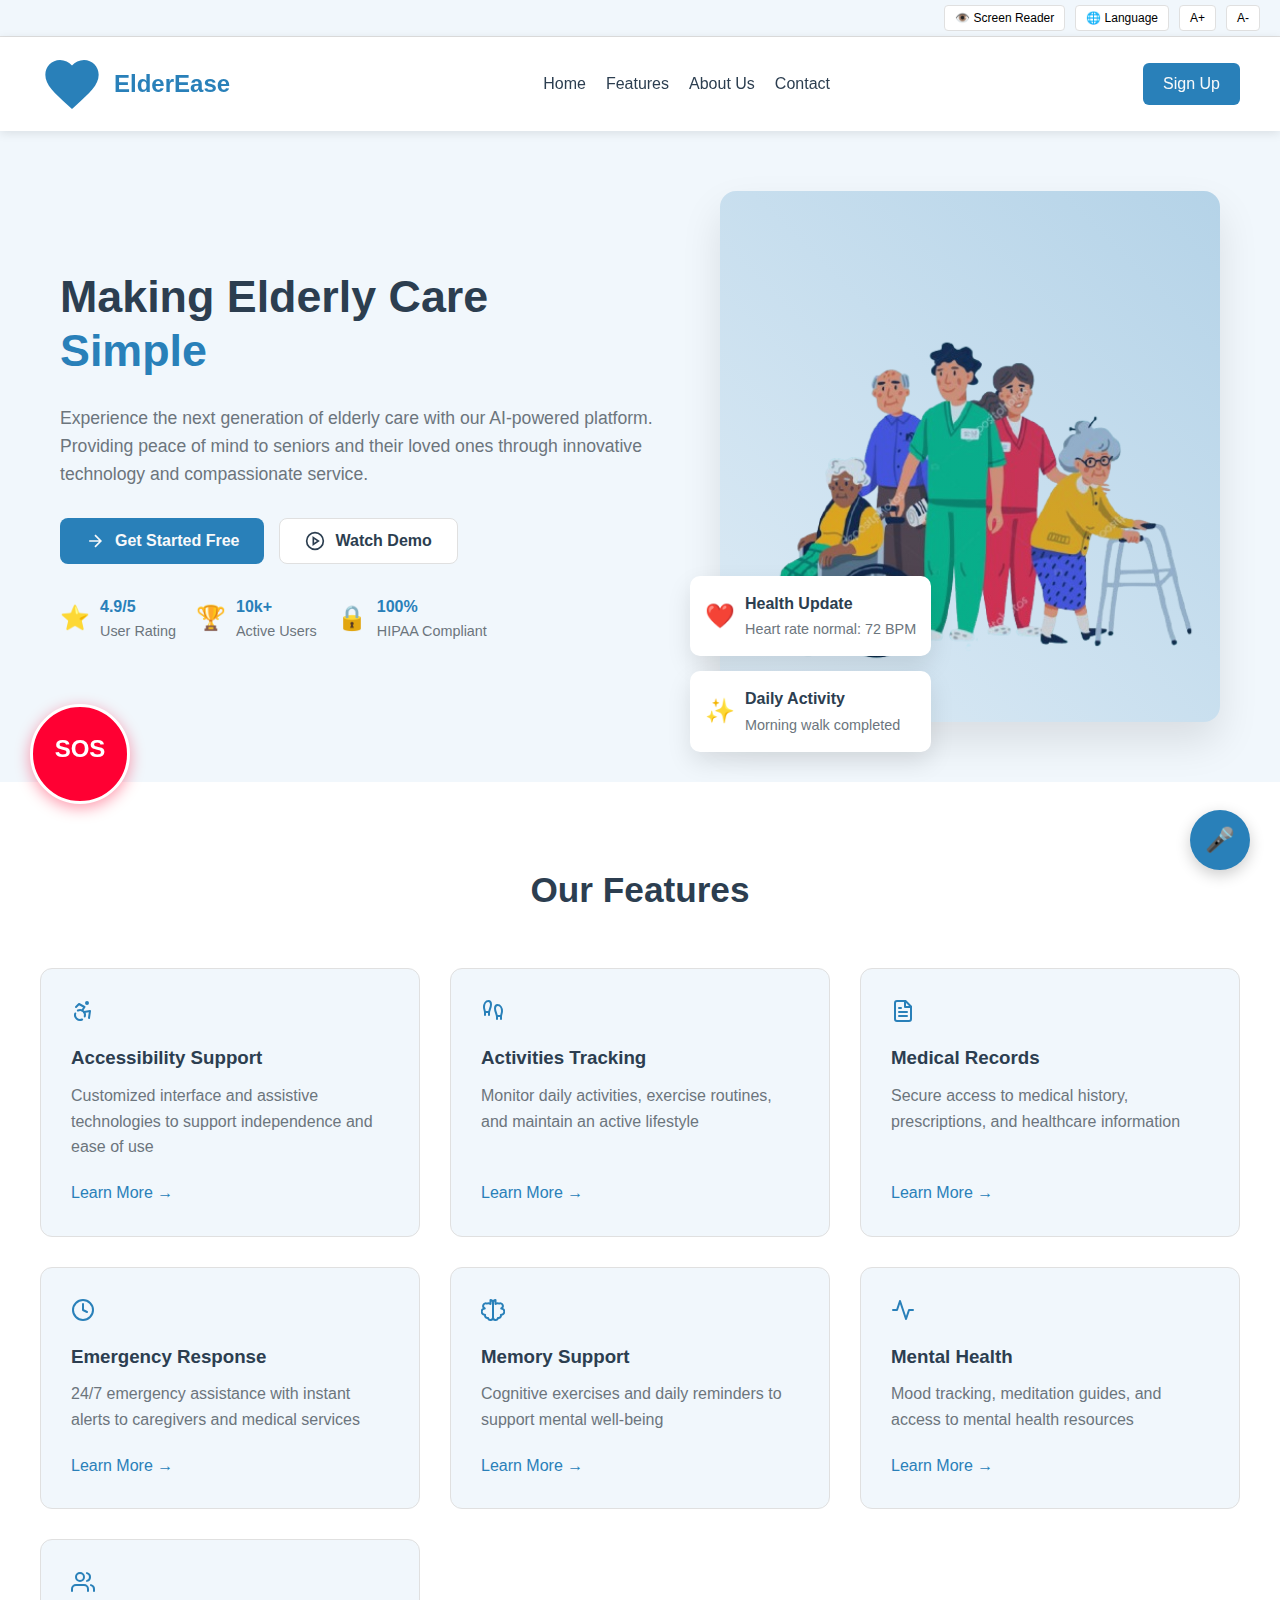
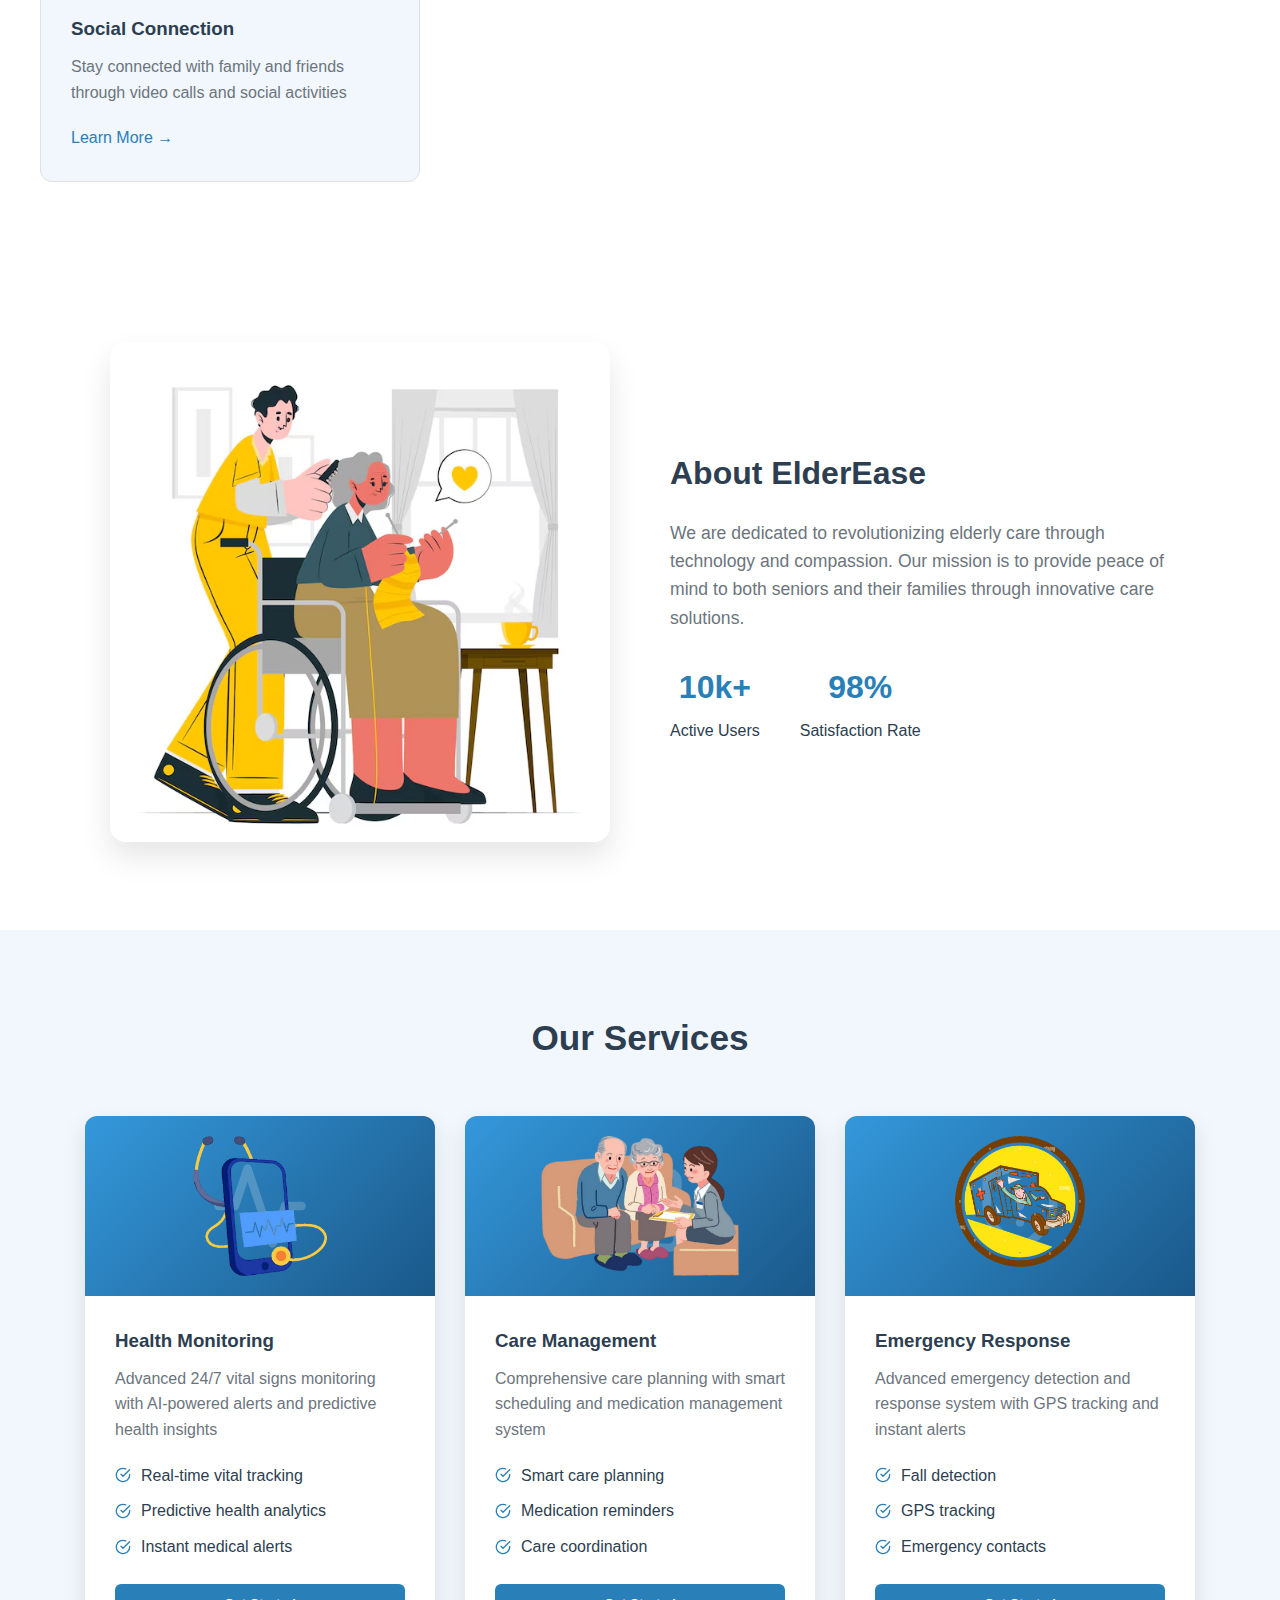
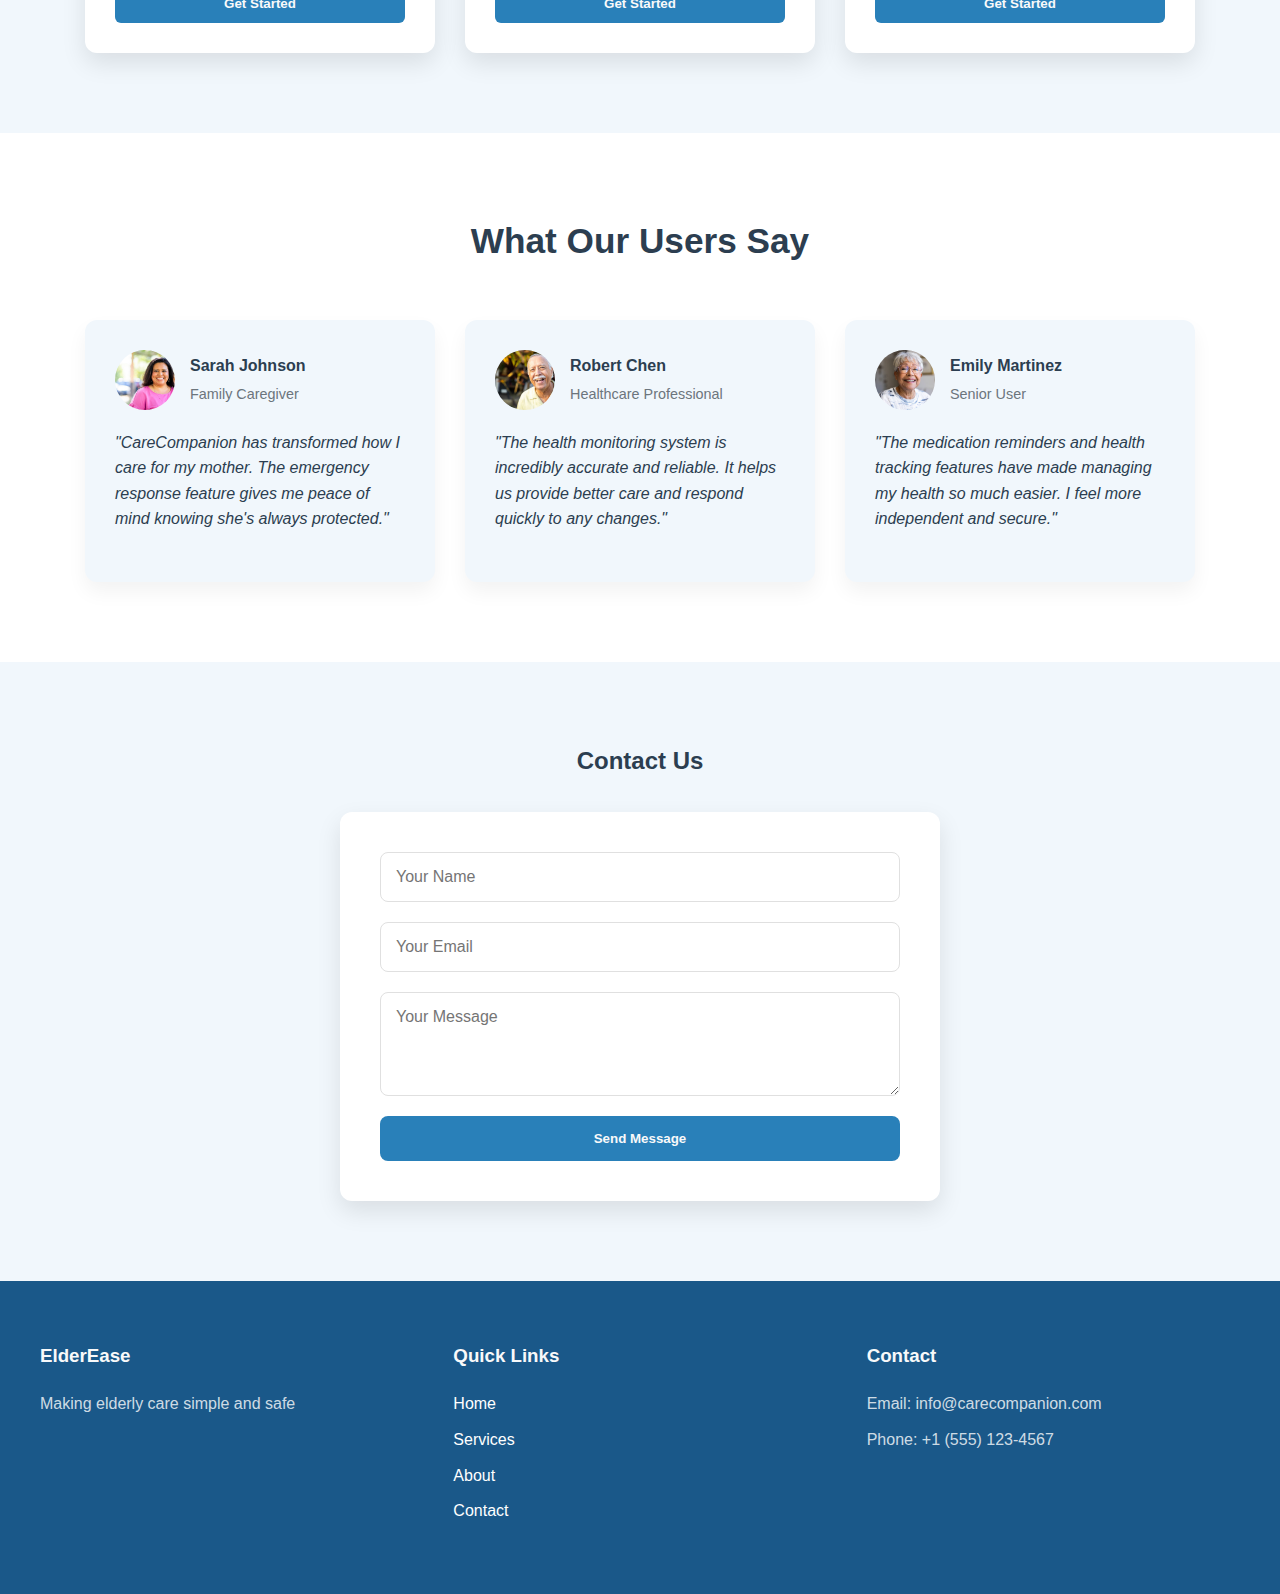
==== commit ddf4aac9: "UI changed" ====
--- a/frontend/index.html
+++ b/frontend/index.html
@@ -5,7 +5,7 @@
     <link rel="icon" type="image/png" href="./images/nursing-home.png">
 
     <meta name="viewport" content="width=device-width, initial-scale=1.0" />
-    
+     
     <title>ElderEase</title>
     <link rel="stylesheet" href="pagestyle.css" />
   </head>
@@ -23,7 +23,13 @@
 
     <nav class="navbar">
       <div class="nav-content">
-        <a href="#" class="logo">ElderEase</a>
+        <a href="#" class="logo">
+            <svg class="logo-icon" viewBox="0 0 24 24" width="64" height="64">
+              <path d="M12 21.35l-1.45-1.32C5.4 15.36 2 12.28 2 8.5 2 5.42 4.42 3 7.5 3c1.74 0 3.41.81 4.5 2.09C13.09 3.81 14.76 3 16.5 3 19.58 3 22 5.42 22 8.5c0 3.78-3.4 6.86-8.55 11.54L12 21.35z" fill="red" />
+            </svg> 
+            ElderEase
+          </a>
+          
         <div class="nav-links">
           <a href="#" class="nav-link">Home</a>
           <a href="#" class="nav-link">Features</a>
@@ -174,15 +180,15 @@
       <div class="hero-particles"></div>
       <div class="hero-content">
         <div class="hero-text">
-          <div class="brand">
+          <!-- <div class="brand">
             <svg class="logo-icon" viewBox="0 0 24 24" width="32" height="32">
               <path
                 d="M12 21.35l-1.45-1.32C5.4 15.36 2 12.28 2 8.5 2 5.42 4.42 3 7.5 3c1.74 0 3.41.81 4.5 2.09C13.09 3.81 14.76 3 16.5 3 19.58 3 22 5.42 22 8.5c0 3.78-3.4 6.86-8.55 11.54L12 21.35z"
-                fill="currentColor"
+                fill="red"
               />
             </svg>
             <span class="brand-name">ElderConnect</span>
-          </div>
+          </div> -->
           <h1 class="main-title">
             Making Elderly Care
             <div class="animated-text">
@@ -204,7 +210,7 @@
                 height="20"
                 viewBox="0 0 24 24"
                 fill="none"
-                stroke="currentColor"
+                stroke="red"
                 stroke-width="2"
               >
                 <path d="M5 12h14M12 5l7 7-7 7" />
@@ -869,7 +875,7 @@
       <div class="footer-grid">
         <div>
           <h3>ElderEase</h3>
-          <p>Making elderly care simple and safe</p>
+          <p >Making elderly care simple and safe</p>
         </div>
         <div>
           <h3>Quick Links</h3>
--- a/frontend/pagestyle.css
+++ b/frontend/pagestyle.css
@@ -923,4 +923,26 @@
     .service-card, .testimonial-card {
       width: 100%;
     }
-  }+  }
+
+  .sos-button {
+    position: fixed;
+    bottom: 6rem;
+    right: 2rem;
+    background: #ff0033;
+    color: white;
+    width: 100px;
+    height: 100px;
+    border-radius: 50%;
+    display: flex;
+    flex-direction: column;
+    align-items: center;
+    justify-content: center;
+    font-size: 1.5rem;
+    font-weight: bold;
+    cursor: pointer;
+    box-shadow: 0 4px 15px rgba(255, 0, 51, 0.4);
+    border: 3px solid white;
+    animation: pulse 2s infinite;
+    z-index: 1000;
+}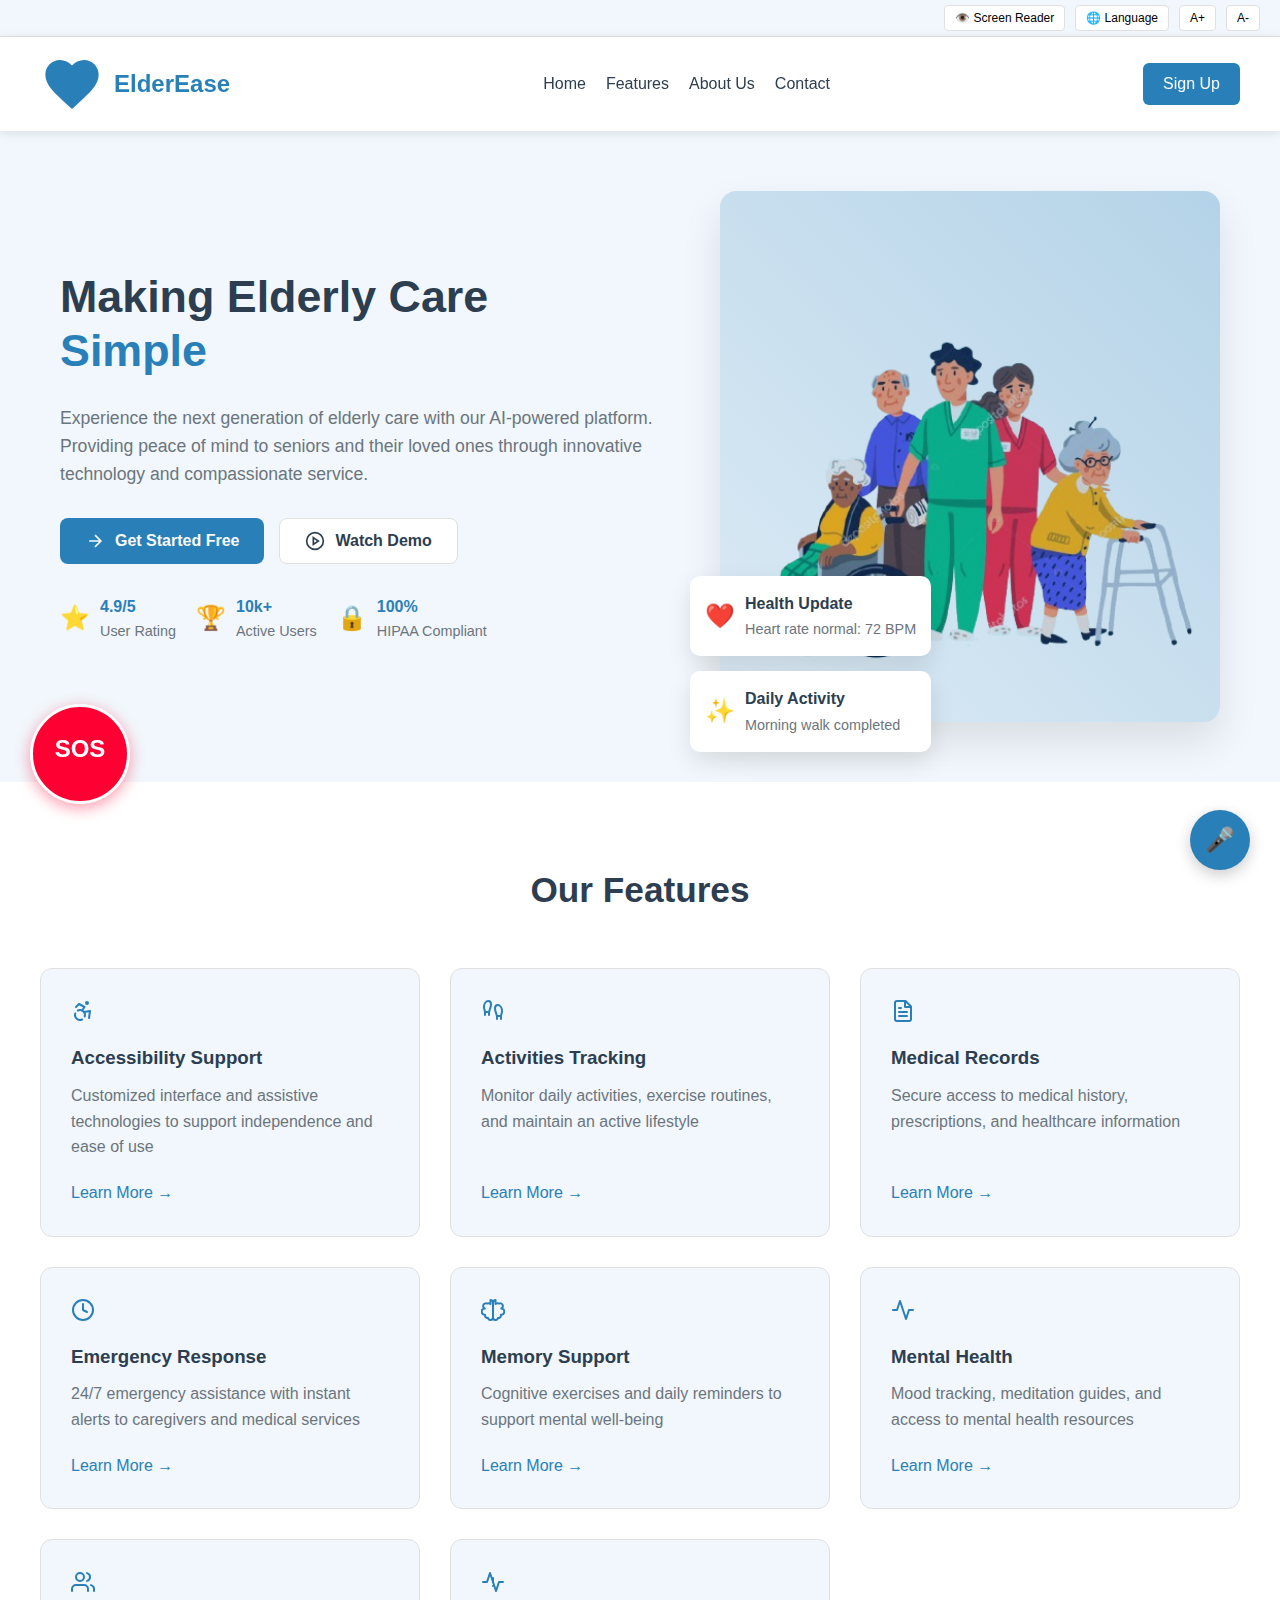
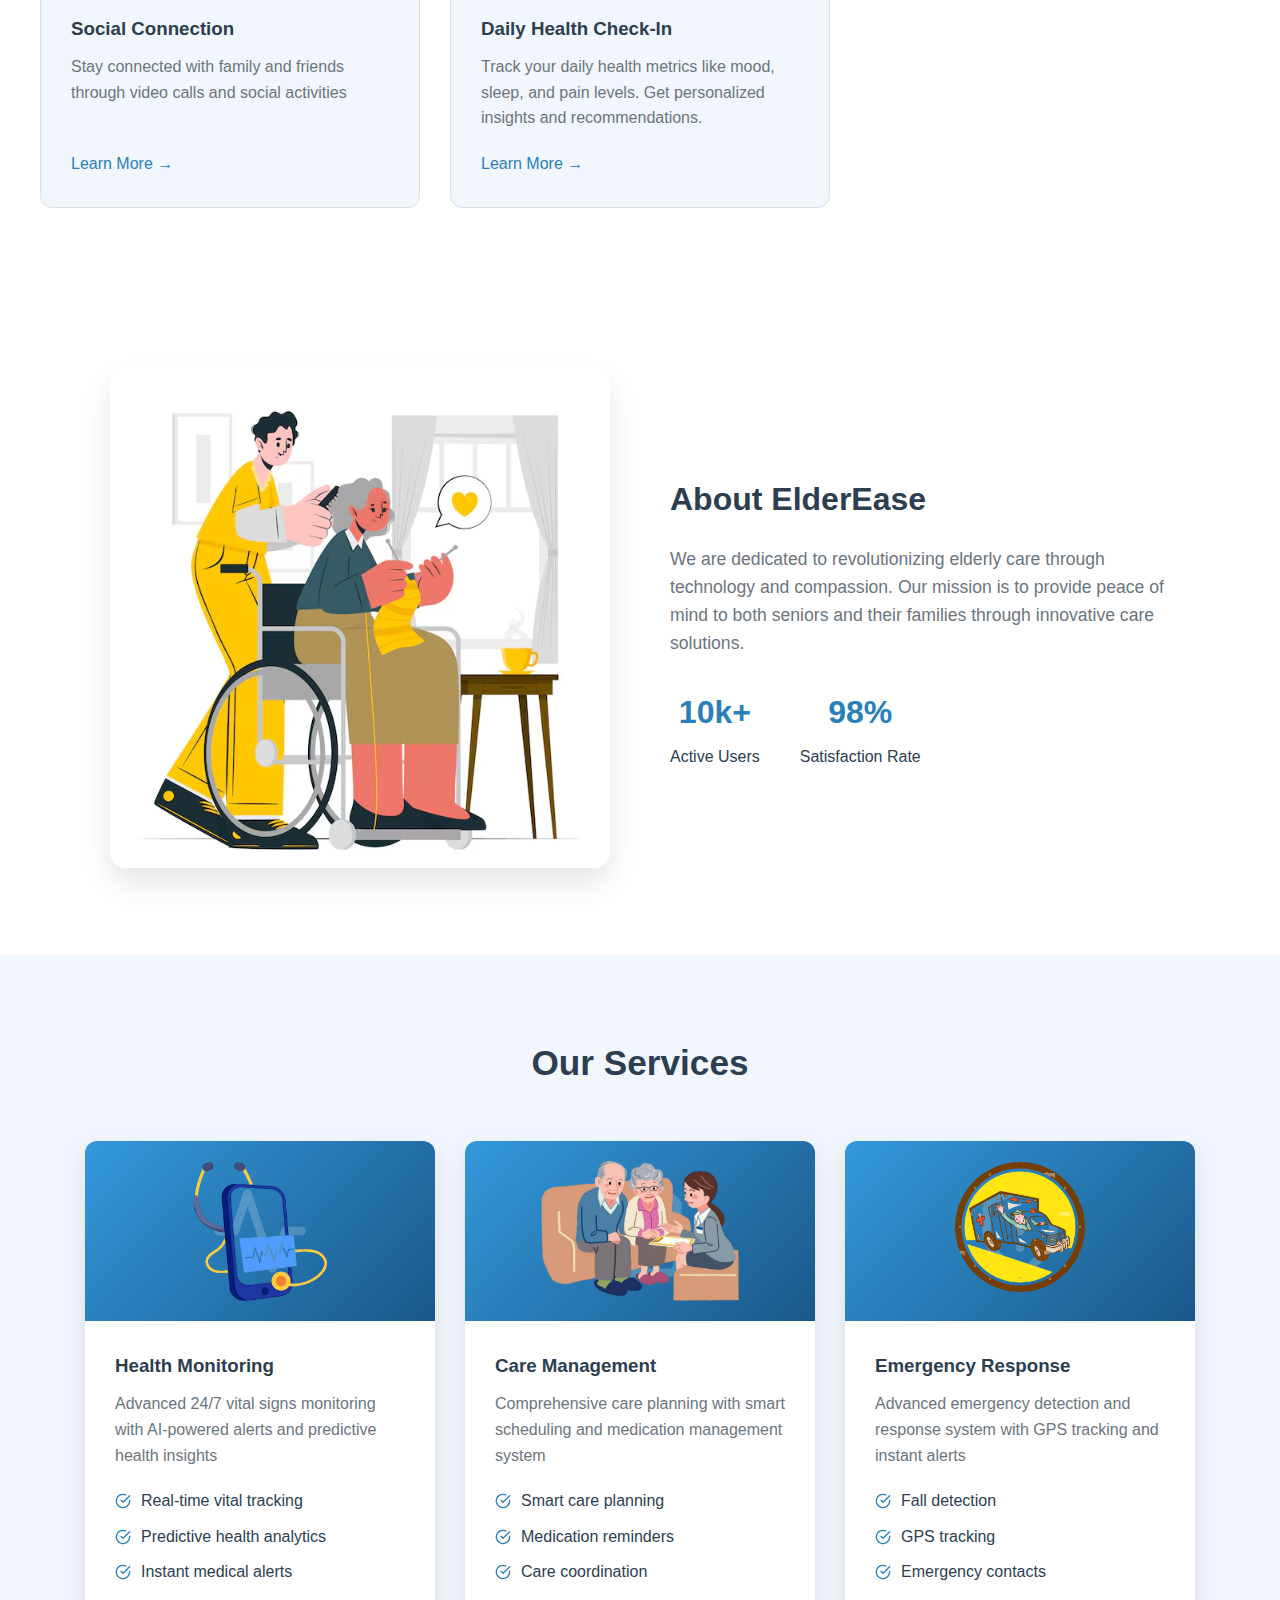
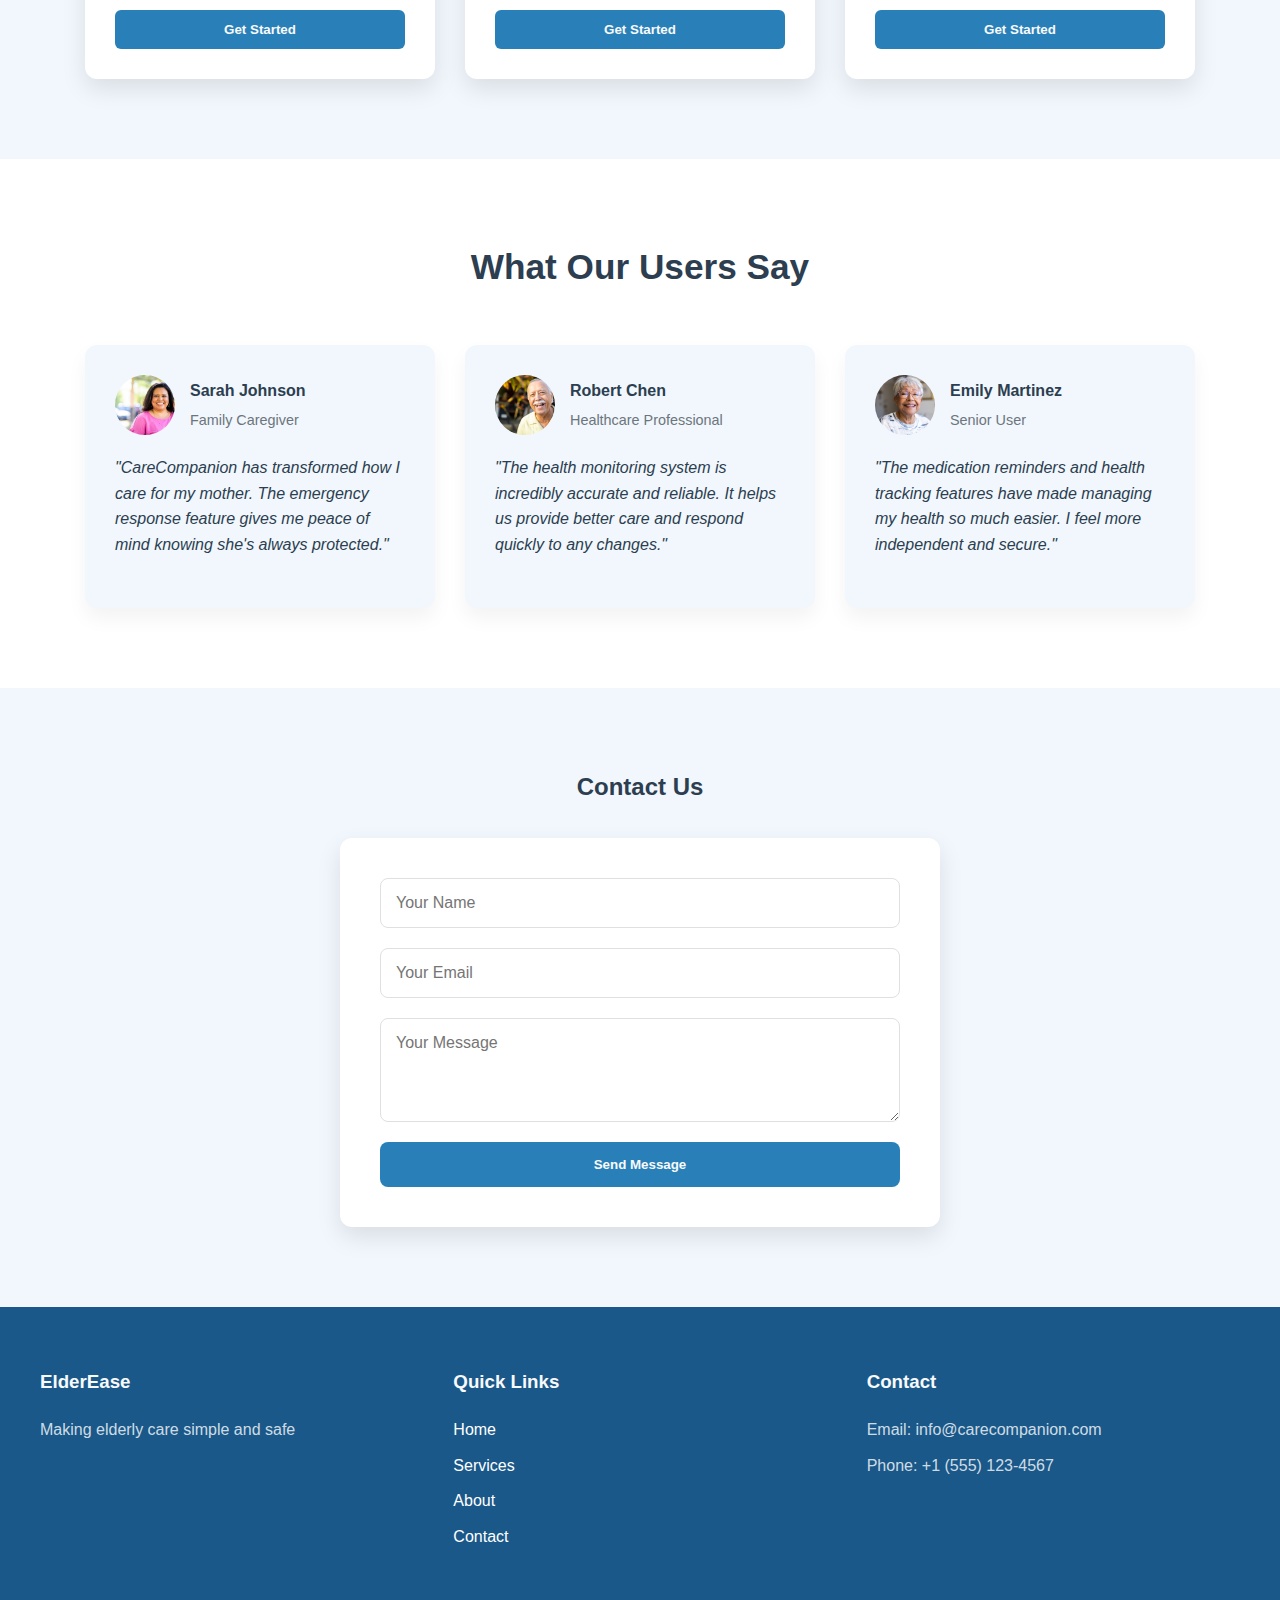
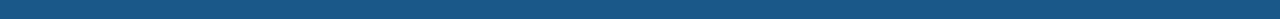
==== commit 8c6e73d4: "Check-in added" ====
--- a/frontend/index.html
+++ b/frontend/index.html
@@ -368,7 +368,7 @@
             Secure access to medical history, prescriptions, and healthcare
             information
           </p>
-          <a href="calender.html" class="feature-link">Learn More →</a>
+          <a href="calendernew.html" class="feature-link">Learn More →</a>
         </div>
         <div class="feature-card">
           <svg
@@ -459,8 +459,33 @@
           </p>
           <a href="social.html" class="feature-link">Learn More →</a>
         </div>
+
+        <div class="feature-card">
+          <svg
+            xmlns="http://www.w3.org/2000/svg"
+            width="24"
+            height="24"
+            viewBox="0 0 24 24"
+            fill="none"
+            stroke="currentColor"
+            stroke-width="2"
+            stroke-linecap="round"
+            stroke-linejoin="round"
+          >
+            <path d="M22 12h-4l-3 9L9 3l-3 9H2" />
+            <path d="M12 8v4" />
+            <path d="M12 16h.01" />
+          </svg>
+          <h3>Daily Health Check-In</h3>
+          <p>
+            Track your daily health metrics like mood, sleep, and pain levels. Get personalized insights and recommendations.
+          </p>
+          <a href="checkin.html" class="feature-link">Learn More →</a>
+        </div>
       </div>
     </section>
+
+    
 
     <button class="voice-assistant" onclick="startVoiceAssistant()">🎤</button>
     <div id="screen-reader-text"></div>
@@ -897,4 +922,4 @@
     <script src="script.js"></script>
   </body>
   
-</html>+</html>
